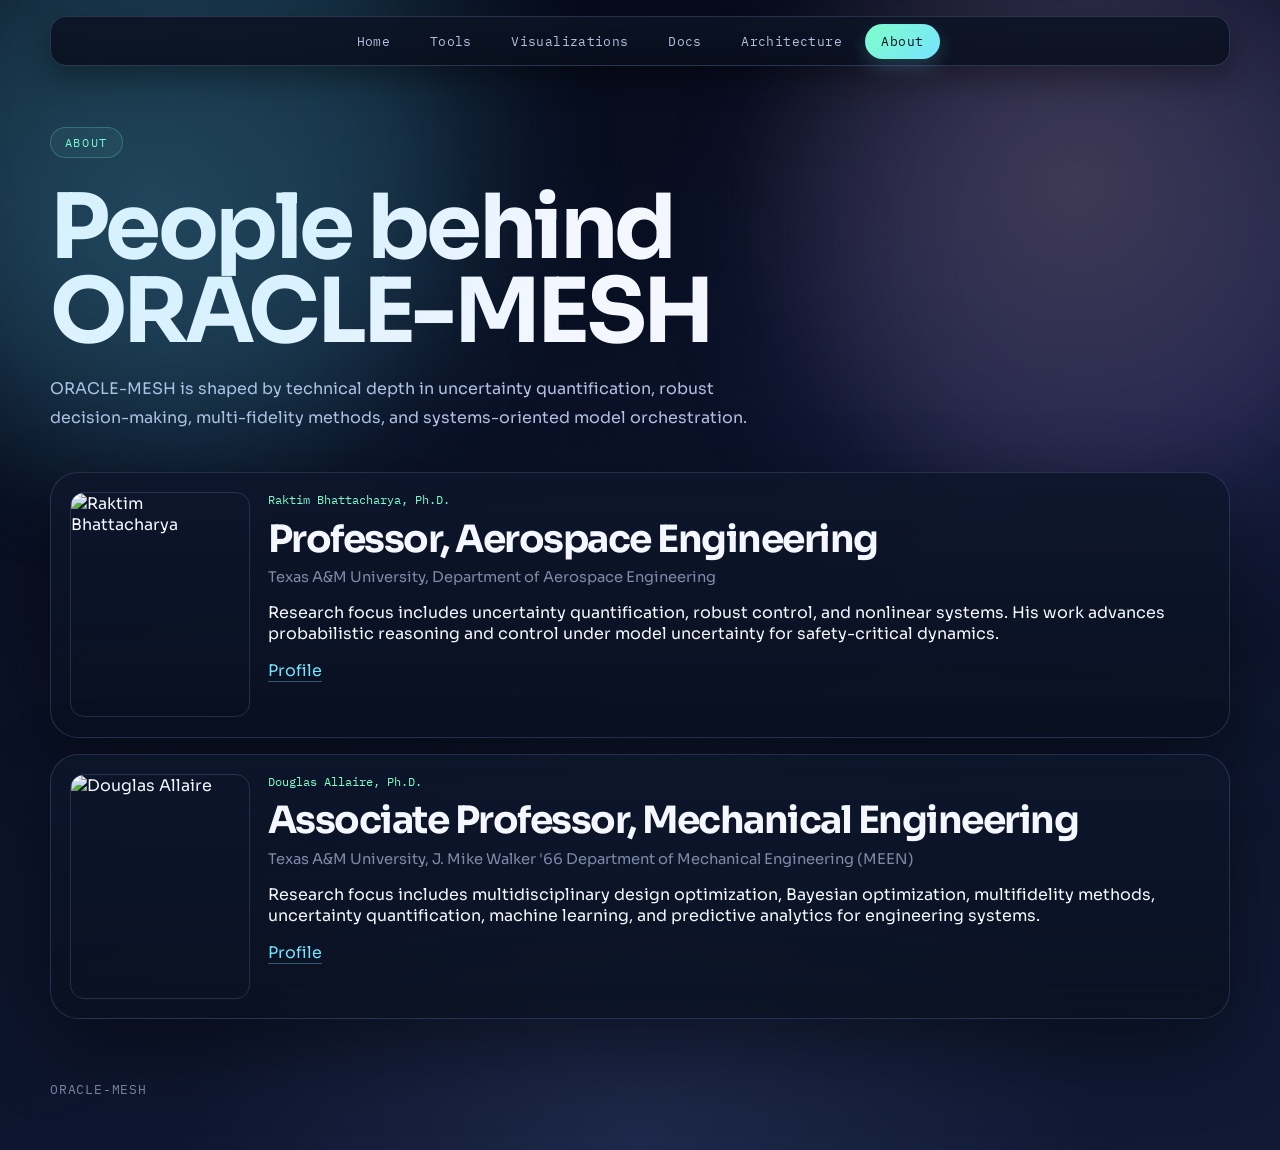
==== about.html @ 388af9dc "Build multi-page research software portal for ORACLE-MESH" ====
<!doctype html>
<html lang="en">
  <head>
    <meta charset="UTF-8" />
    <meta name="viewport" content="width=device-width, initial-scale=1.0" />
    <title>About | ORACLE-MESH</title>
    <meta
      name="description"
      content="About the ORACLE-MESH team and technical focus areas in uncertainty quantification, decision support, and multi-fidelity systems."
    />
    <link rel="preconnect" href="https://fonts.googleapis.com" />
    <link rel="preconnect" href="https://fonts.gstatic.com" crossorigin />
    <link
      href="https://fonts.googleapis.com/css2?family=IBM+Plex+Mono:wght@400;500&family=Sora:wght@400;500;600;700;800&display=swap"
      rel="stylesheet"
    />
    <link rel="stylesheet" href="styles.css" />
  </head>
  <body>
    <div class="aurora aurora-left"></div>
    <div class="aurora aurora-right"></div>
    <div class="grain"></div>

    <nav class="top-nav" aria-label="Primary">
      <a class="nav-link" href="index.html">Home</a>
      <a class="nav-link" href="tools.html">Tools</a>
      <a class="nav-link" href="visualizations.html">Visualizations</a>
      <a class="nav-link" href="docs.html">Docs</a>
      <a class="nav-link" href="architecture.html">Architecture</a>
      <a class="nav-link active" href="about.html">About</a>
    </nav>

    <header class="page-hero">
      <p class="badge">About</p>
      <h1>People behind ORACLE-MESH</h1>
      <p class="lede">
        ORACLE-MESH is shaped by technical depth in uncertainty quantification,
        robust decision-making, multi-fidelity methods, and systems-oriented
        model orchestration.
      </p>
    </header>

    <main>
      <section class="about-grid">
        <article class="profile-card">
          <img
            src="https://engineering.tamu.edu/aerospace/_files/_images/_profile-images/Raktim-Bhattacharya.jpg"
            alt="Raktim Bhattacharya"
            loading="lazy"
          />
          <div>
            <p class="card-index">Raktim Bhattacharya, Ph.D.</p>
            <h2>Professor, Aerospace Engineering</h2>
            <p class="profile-affiliation">
              Texas A&M University, Department of Aerospace Engineering
            </p>
            <p>
              Research focus includes uncertainty quantification, robust control,
              and nonlinear systems. His work advances probabilistic reasoning
              and control under model uncertainty for safety-critical dynamics.
            </p>
            <p class="profile-links">
              <a class="inline-link" href="https://engineering.tamu.edu/aerospace/profiles/rbhattacharya.html">Profile</a>
            </p>
          </div>
        </article>

        <article class="profile-card">
          <img
            src="https://engineering.tamu.edu/mechanical/_files/_images/_profile-images/allaire-douglas-profile.jpg"
            alt="Douglas Allaire"
            loading="lazy"
          />
          <div>
            <p class="card-index">Douglas Allaire, Ph.D.</p>
            <h2>Associate Professor, Mechanical Engineering</h2>
            <p class="profile-affiliation">
              Texas A&M University, J. Mike Walker '66 Department of Mechanical Engineering (MEEN)
            </p>
            <p>
              Research focus includes multidisciplinary design optimization,
              Bayesian optimization, multifidelity methods, uncertainty
              quantification, machine learning, and predictive analytics for
              engineering systems.
            </p>
            <p class="profile-links">
              <a class="inline-link" href="https://engineering.tamu.edu/mechanical/profiles/allaire-douglas.html">Profile</a>
            </p>
          </div>
        </article>
      </section>
    </main>

    <footer>
      <p>ORACLE-MESH</p>
    </footer>
  </body>
</html>
---- styles.css ----
:root {
  --bg-0: #050816;
  --bg-1: #0b1228;
  --bg-2: #101a35;
  --panel: rgba(10, 18, 38, 0.6);
  --panel-strong: rgba(9, 16, 31, 0.82);
  --line: rgba(163, 184, 255, 0.18);
  --text: #f5f7ff;
  --text-soft: #b4c0e0;
  --text-dim: #7d8ba8;
  --cyan: #76e3ff;
  --mint: #7effc9;
  --sun: #ffd36d;
  --violet: #89a1ff;
  --radius-xl: 28px;
  --radius-lg: 20px;
  --radius-md: 14px;
  --shadow: 0 30px 80px rgba(0, 0, 0, 0.4);
}

* {
  box-sizing: border-box;
}

html {
  scroll-behavior: smooth;
}

body {
  margin: 0;
  font-family: "Sora", "Avenir Next", "Segoe UI", sans-serif;
  color: var(--text);
  background:
    radial-gradient(circle at 12% 18%, rgba(118, 227, 255, 0.12), transparent 22%),
    radial-gradient(circle at 84% 16%, rgba(255, 211, 109, 0.14), transparent 24%),
    radial-gradient(circle at 50% 100%, rgba(137, 161, 255, 0.12), transparent 35%),
    linear-gradient(160deg, var(--bg-0), var(--bg-1) 45%, var(--bg-2));
  min-height: 100vh;
  overflow-x: hidden;
}

body::before {
  content: "";
  position: fixed;
  inset: 0;
  pointer-events: none;
  background:
    linear-gradient(rgba(255, 255, 255, 0.03) 1px, transparent 1px),
    linear-gradient(90deg, rgba(255, 255, 255, 0.03) 1px, transparent 1px);
  background-size: 56px 56px;
  mask-image: radial-gradient(circle at center, black 45%, transparent 90%);
  opacity: 0.28;
}

.aurora {
  position: fixed;
  width: 38rem;
  height: 38rem;
  border-radius: 50%;
  filter: blur(80px);
  opacity: 0.18;
  pointer-events: none;
}

.aurora-left {
  top: -10rem;
  left: -8rem;
  background: #59d9ff;
}

.aurora-right {
  top: -4rem;
  right: -8rem;
  background: #8f7bff;
}

.grain {
  position: fixed;
  inset: 0;
  pointer-events: none;
  background-image: radial-gradient(rgba(255, 255, 255, 0.04) 0.7px, transparent 0.7px);
  background-size: 4px 4px;
  opacity: 0.22;
}

.top-nav {
  margin: 1rem auto 0;
  display: flex;
  justify-content: center;
  gap: 0.45rem;
  flex-wrap: wrap;
  position: sticky;
  top: 0.75rem;
  z-index: 30;
  padding: 0.42rem;
  border-radius: 16px;
  width: min(1180px, calc(100vw - 1.25rem));
  background: linear-gradient(180deg, rgba(12, 20, 38, 0.92), rgba(8, 14, 27, 0.85));
  border: 1px solid rgba(163, 184, 255, 0.2);
  backdrop-filter: blur(14px);
  box-shadow: 0 12px 30px rgba(0, 0, 0, 0.35);
}

.nav-link {
  font-family: "IBM Plex Mono", monospace;
  font-size: 0.8rem;
  color: var(--text-soft);
  text-decoration: none;
  border: 1px solid transparent;
  background: transparent;
  border-radius: 999px;
  padding: 0.5rem 0.95rem;
  letter-spacing: 0.03em;
  transition: border-color 180ms ease, color 180ms ease, transform 180ms ease, background-color 180ms ease;
}

.nav-link:hover {
  color: var(--text);
  background: rgba(118, 227, 255, 0.08);
  border-color: rgba(118, 227, 255, 0.36);
  transform: translateY(-1px);
}

.nav-link.active {
  color: #07101c;
  border-color: transparent;
  background: linear-gradient(135deg, var(--mint), var(--cyan));
  box-shadow: 0 8px 18px rgba(118, 227, 255, 0.2);
}

.hero,
main,
footer {
  width: min(1180px, calc(100vw - 2rem));
  margin: 0 auto;
}

.hero {
  display: grid;
  grid-template-columns: minmax(0, 1.15fr) minmax(280px, 0.85fr);
  gap: 2rem;
  align-items: center;
  padding: 5rem 0 2.25rem;
}

.page-hero {
  width: min(1180px, calc(100vw - 2rem));
  margin: 0 auto;
  padding: 3rem 0 1.5rem;
  animation: rise-in 720ms ease-out;
}

.page-hero h1 {
  max-width: 14ch;
}

.hero-copy,
.hero-visual,
.panel,
.card,
.mode-panel {
  animation: rise-in 720ms ease-out;
}

.badge,
.expansion,
.section-kicker,
.card-index,
footer {
  font-family: "IBM Plex Mono", monospace;
}

.badge {
  display: inline-flex;
  align-items: center;
  padding: 0.45rem 0.85rem;
  border-radius: 999px;
  border: 1px solid rgba(126, 255, 201, 0.24);
  background: rgba(126, 255, 201, 0.06);
  color: var(--mint);
  font-size: 0.76rem;
  letter-spacing: 0.14em;
  text-transform: uppercase;
}

.expansion {
  margin: 1rem 0 0;
  max-width: 60ch;
  color: var(--text-dim);
  font-size: 0.78rem;
  line-height: 1.7;
  letter-spacing: 0.05em;
  text-transform: uppercase;
}

h1,
h2,
h3 {
  margin: 0;
  font-weight: 700;
  letter-spacing: -0.04em;
}

h1 {
  margin-top: 1rem;
  max-width: 10.5ch;
  font-size: clamp(2.8rem, 7vw, 5.8rem);
  line-height: 0.94;
}

h2 {
  font-size: clamp(1.6rem, 3vw, 2.35rem);
  line-height: 1.02;
}

h3 {
  font-size: 1.2rem;
  line-height: 1.15;
}

.lede,
.panel p,
.card p,
.mode-panel p {
  color: var(--text-soft);
  line-height: 1.78;
}

.lede {
  max-width: 60ch;
  margin-top: 1.3rem;
  font-size: 1rem;
}

.signal-row {
  display: flex;
  gap: 0.7rem;
  flex-wrap: wrap;
  margin-top: 1.45rem;
}

.signal-row span {
  padding: 0.55rem 0.8rem;
  border-radius: 999px;
  background: rgba(137, 161, 255, 0.08);
  border: 1px solid rgba(137, 161, 255, 0.18);
  color: var(--text);
  font-size: 0.82rem;
}

.cta-row {
  display: flex;
  gap: 0.9rem;
  flex-wrap: wrap;
  margin-top: 1.7rem;
}

.button {
  display: inline-flex;
  align-items: center;
  justify-content: center;
  min-height: 46px;
  padding: 0.7rem 1.05rem;
  border-radius: 999px;
  color: var(--text);
  text-decoration: none;
  border: 1px solid rgba(163, 184, 255, 0.22);
  background: rgba(255, 255, 255, 0.02);
  transition: transform 180ms ease, border-color 180ms ease, box-shadow 180ms ease, background-color 180ms ease;
}

.button:hover {
  transform: translateY(-2px);
  border-color: rgba(118, 227, 255, 0.55);
  box-shadow: 0 16px 30px rgba(118, 227, 255, 0.08);
}

.button.primary {
  color: #07101c;
  background: linear-gradient(135deg, var(--mint), var(--cyan));
  border-color: transparent;
  font-weight: 600;
}

.button.primary:hover {
  box-shadow: 0 18px 34px rgba(118, 227, 255, 0.18);
}

.hero-visual {
  display: flex;
  align-items: center;
  justify-content: center;
  min-height: 520px;
}

.mesh-frame {
  position: relative;
  width: min(100%, 430px);
  aspect-ratio: 1 / 1;
  border-radius: 32px;
  background:
    radial-gradient(circle at center, rgba(118, 227, 255, 0.12), transparent 38%),
    linear-gradient(180deg, rgba(255, 255, 255, 0.05), rgba(255, 255, 255, 0.01));
  border: 1px solid rgba(163, 184, 255, 0.16);
  box-shadow: var(--shadow);
  overflow: hidden;
}

.mesh-frame::before,
.mesh-frame::after {
  content: "";
  position: absolute;
  inset: 1rem;
  border-radius: 28px;
  border: 1px solid rgba(255, 255, 255, 0.04);
}

.mesh-frame::after {
  inset: auto 12% 14% auto;
  width: 36%;
  height: 36%;
  border-radius: 50%;
  border-color: rgba(126, 255, 201, 0.16);
}

.ring,
.pulse,
.core-node {
  position: absolute;
  top: 50%;
  left: 50%;
  transform: translate(-50%, -50%);
  border-radius: 50%;
}

.ring {
  border: 1px solid rgba(118, 227, 255, 0.22);
}

.ring-a {
  width: 62%;
  height: 62%;
}

.ring-b {
  width: 84%;
  height: 84%;
  border-color: rgba(137, 161, 255, 0.18);
}

.ring-c {
  width: 104%;
  height: 104%;
  border-color: rgba(255, 255, 255, 0.08);
}

.core-node {
  width: 1.15rem;
  height: 1.15rem;
  background: linear-gradient(135deg, var(--mint), var(--cyan));
  box-shadow: 0 0 32px rgba(118, 227, 255, 0.7);
}

.pulse {
  border: 1px solid rgba(255, 211, 109, 0.34);
}

.pulse-a {
  width: 24%;
  height: 24%;
}

.pulse-b {
  width: 44%;
  height: 44%;
  border-color: rgba(126, 255, 201, 0.2);
}

.tag {
  position: absolute;
  padding: 0.45rem 0.65rem;
  border-radius: 999px;
  background: rgba(9, 16, 31, 0.88);
  border: 1px solid rgba(163, 184, 255, 0.14);
  color: var(--text-soft);
  font-size: 0.76rem;
  backdrop-filter: blur(12px);
}

.tag-a {
  top: 16%;
  right: 8%;
}

.tag-b {
  bottom: 18%;
  left: 10%;
}

.tag-c {
  bottom: 8%;
  right: 12%;
}

main {
  display: grid;
  gap: 1.15rem;
  padding-bottom: 1rem;
}

.panel,
.card,
.mode-panel {
  background: linear-gradient(180deg, rgba(13, 22, 43, 0.9), rgba(9, 16, 31, 0.78));
  border: 1px solid var(--line);
  box-shadow: var(--shadow);
  backdrop-filter: blur(14px);
}

.panel,
.mode-panel {
  border-radius: var(--radius-xl);
  padding: 1.4rem;
}

.mission {
  display: grid;
  grid-template-columns: minmax(0, 0.9fr) minmax(0, 1.1fr);
  gap: 1.5rem;
  align-items: start;
}

.section-kicker {
  margin: 0 0 0.75rem;
  color: var(--cyan);
  font-size: 0.8rem;
  letter-spacing: 0.14em;
  text-transform: uppercase;
}

.grid {
  display: grid;
  grid-template-columns: repeat(3, minmax(0, 1fr));
  gap: 1rem;
}

.card {
  border-radius: var(--radius-lg);
  padding: 1.2rem;
}

.card-index {
  margin: 0 0 0.85rem;
  color: var(--mint);
  font-size: 0.76rem;
}

.card h3 {
  margin-bottom: 0.8rem;
}

.mode-grid {
  display: grid;
  grid-template-columns: repeat(2, minmax(0, 1fr));
  gap: 1rem;
}

.mode-panel.alt {
  background:
    radial-gradient(circle at top right, rgba(137, 161, 255, 0.12), transparent 30%),
    linear-gradient(180deg, rgba(13, 22, 43, 0.9), rgba(9, 16, 31, 0.78));
}

.portal-grid {
  display: grid;
  grid-template-columns: repeat(2, minmax(0, 1fr));
  gap: 1rem;
}

.portal-card {
  display: block;
  border-radius: var(--radius-lg);
  padding: 1.2rem;
  background: linear-gradient(180deg, rgba(13, 22, 43, 0.9), rgba(9, 16, 31, 0.78));
  border: 1px solid var(--line);
  text-decoration: none;
  box-shadow: var(--shadow);
  transition: transform 180ms ease, border-color 180ms ease, box-shadow 180ms ease;
}

.portal-card:hover {
  transform: translateY(-3px);
  border-color: rgba(118, 227, 255, 0.5);
  box-shadow: 0 24px 42px rgba(118, 227, 255, 0.12);
}

.portal-card h3 {
  color: var(--text);
}

.portal-card p {
  color: var(--text-soft);
}

.tool-grid,
.viz-grid,
.docs-layout {
  grid-template-columns: repeat(2, minmax(0, 1fr));
}

.docs-layout {
  display: grid;
  gap: 1rem;
}

.doc-list {
  margin: 0.8rem 0 0;
  padding-left: 1.2rem;
}

.doc-list li {
  color: var(--text-soft);
  margin: 0.45rem 0;
  line-height: 1.7;
}

canvas {
  width: 100%;
  height: auto;
  border-radius: var(--radius-md);
  border: 1px solid rgba(163, 184, 255, 0.22);
  background: rgba(7, 14, 26, 0.8);
}

.viz-caption {
  color: var(--text-dim);
  margin-top: 0.75rem;
}

.options-tree {
  display: grid;
  grid-template-columns: repeat(3, minmax(0, 1fr));
  gap: 0.8rem;
  margin-top: 0.9rem;
}

.tree-branch {
  border-radius: var(--radius-md);
  border: 1px solid rgba(163, 184, 255, 0.22);
  padding: 0.85rem;
  background: rgba(5, 12, 24, 0.72);
}

.tree-branch header {
  display: flex;
  justify-content: space-between;
  align-items: baseline;
  gap: 0.8rem;
}

.tree-branch header h3 {
  font-size: 0.96rem;
  color: var(--text);
}

.tree-branch header span {
  color: var(--mint);
  font-family: "IBM Plex Mono", monospace;
  font-size: 0.72rem;
}

.tree-branch ul {
  margin: 0.75rem 0 0;
  padding-left: 1.05rem;
}

.tree-branch li {
  color: var(--text-soft);
  margin: 0.32rem 0;
  line-height: 1.5;
}

.code-block {
  margin: 0.75rem 0 0;
  padding: 0.95rem;
  border-radius: var(--radius-md);
  border: 1px solid rgba(163, 184, 255, 0.22);
  background: rgba(5, 12, 24, 0.8);
  color: var(--text-soft);
  overflow-x: auto;
}

.about-grid {
  display: grid;
  grid-template-columns: 1fr;
  gap: 1rem;
}

.profile-card {
  display: grid;
  grid-template-columns: 180px minmax(0, 1fr);
  gap: 1.1rem;
  align-items: start;
  border-radius: var(--radius-xl);
  padding: 1.2rem;
  background: linear-gradient(180deg, rgba(13, 22, 43, 0.9), rgba(9, 16, 31, 0.78));
  border: 1px solid var(--line);
  box-shadow: var(--shadow);
  backdrop-filter: blur(14px);
}

.profile-card img {
  width: 100%;
  aspect-ratio: 4 / 5;
  object-fit: cover;
  border-radius: var(--radius-md);
  border: 1px solid rgba(163, 184, 255, 0.18);
}

.profile-affiliation {
  margin: 0.55rem 0 0.9rem;
  color: var(--text-dim);
  font-size: 0.92rem;
}

.profile-links {
  margin-top: 0.8rem;
}

.inline-link {
  color: var(--cyan);
  text-decoration: none;
  border-bottom: 1px solid rgba(118, 227, 255, 0.35);
}

.inline-link:hover {
  color: var(--mint);
  border-bottom-color: rgba(126, 255, 201, 0.6);
}

.manifesto {
  padding: 1rem 1.2rem;
}

.manifesto-line {
  display: flex;
  justify-content: space-between;
  gap: 1rem;
  flex-wrap: wrap;
}

.manifesto-line span {
  color: var(--text);
  font-size: clamp(1rem, 2vw, 1.25rem);
}

footer {
  padding: 2rem 0 2.4rem;
  color: var(--text-dim);
  font-size: 0.84rem;
  letter-spacing: 0.06em;
  text-transform: uppercase;
}

@keyframes rise-in {
  from {
    opacity: 0;
    transform: translateY(18px);
  }
  to {
    opacity: 1;
    transform: translateY(0);
  }
}

@media (max-width: 980px) {
  .hero,
  .mission,
  .portal-grid,
  .grid,
  .mode-grid,
  .tool-grid,
  .viz-grid,
  .docs-layout,
  .options-tree {
    grid-template-columns: 1fr;
  }

  .hero {
    padding-top: 4rem;
  }

  .top-nav {
    top: 0.6rem;
    margin-top: 0.75rem;
  }

  .hero-visual {
    min-height: 360px;
  }

  h1 {
    max-width: 12ch;
  }

  .profile-card {
    grid-template-columns: 140px minmax(0, 1fr);
  }
}

@media (max-width: 640px) {
  .top-nav,
  .hero,
  .page-hero,
  main,
  footer {
    width: min(1180px, calc(100vw - 1.25rem));
  }

  .top-nav {
    justify-content: center;
    padding: 0.36rem;
    border-radius: 14px;
  }

  .nav-link {
    padding: 0.44rem 0.78rem;
    font-size: 0.75rem;
  }

  .panel,
  .card,
  .mode-panel {
    padding: 1rem;
  }

  .mesh-frame {
    width: 100%;
  }

  .tag {
    font-size: 0.68rem;
  }

  .profile-card {
    grid-template-columns: 1fr;
  }

  .profile-card img {
    max-width: 260px;
  }
}
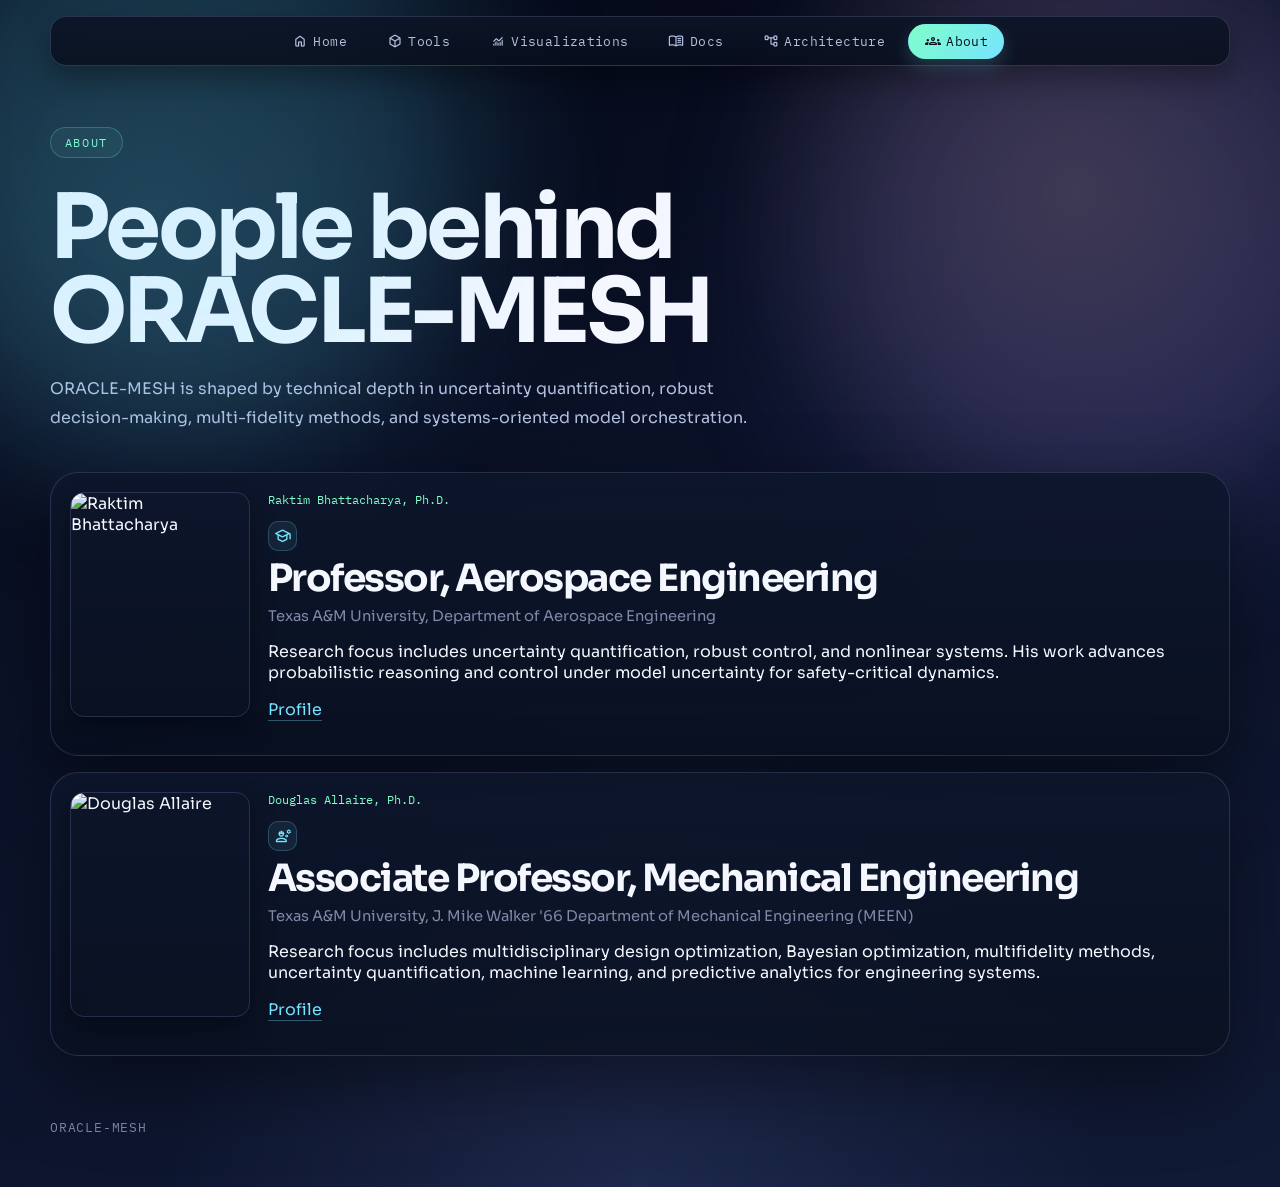
==== commit 4572dbf5: "Add icons and visual polish across portal" ====
--- a/about.html
+++ b/about.html
@@ -14,6 +14,10 @@
       href="https://fonts.googleapis.com/css2?family=IBM+Plex+Mono:wght@400;500&family=Sora:wght@400;500;600;700;800&display=swap"
       rel="stylesheet"
     />
+    <link
+      href="https://fonts.googleapis.com/css2?family=Material+Symbols+Rounded:opsz,wght,FILL,GRAD@20..48,300..700,0..1,-50..200"
+      rel="stylesheet"
+    />
     <link rel="stylesheet" href="styles.css" />
   </head>
   <body>
@@ -22,12 +26,12 @@
     <div class="grain"></div>
 
     <nav class="top-nav" aria-label="Primary">
-      <a class="nav-link" href="index.html">Home</a>
-      <a class="nav-link" href="tools.html">Tools</a>
-      <a class="nav-link" href="visualizations.html">Visualizations</a>
-      <a class="nav-link" href="docs.html">Docs</a>
-      <a class="nav-link" href="architecture.html">Architecture</a>
-      <a class="nav-link active" href="about.html">About</a>
+      <a class="nav-link" href="index.html"><span class="material-symbols-rounded nav-icon">home</span>Home</a>
+      <a class="nav-link" href="tools.html"><span class="material-symbols-rounded nav-icon">deployed_code</span>Tools</a>
+      <a class="nav-link" href="visualizations.html"><span class="material-symbols-rounded nav-icon">monitoring</span>Visualizations</a>
+      <a class="nav-link" href="docs.html"><span class="material-symbols-rounded nav-icon">menu_book</span>Docs</a>
+      <a class="nav-link" href="architecture.html"><span class="material-symbols-rounded nav-icon">account_tree</span>Architecture</a>
+      <a class="nav-link active" href="about.html"><span class="material-symbols-rounded nav-icon">groups</span>About</a>
     </nav>
 
     <header class="page-hero">
@@ -50,6 +54,7 @@
           />
           <div>
             <p class="card-index">Raktim Bhattacharya, Ph.D.</p>
+            <span class="material-symbols-rounded card-icon">school</span>
             <h2>Professor, Aerospace Engineering</h2>
             <p class="profile-affiliation">
               Texas A&M University, Department of Aerospace Engineering
@@ -73,6 +78,7 @@
           />
           <div>
             <p class="card-index">Douglas Allaire, Ph.D.</p>
+            <span class="material-symbols-rounded card-icon">engineering</span>
             <h2>Associate Professor, Mechanical Engineering</h2>
             <p class="profile-affiliation">
               Texas A&M University, J. Mike Walker '66 Department of Mechanical Engineering (MEEN)
--- a/styles.css
+++ b/styles.css
@@ -112,6 +112,9 @@
   padding: 0.5rem 0.95rem;
   letter-spacing: 0.03em;
   transition: border-color 180ms ease, color 180ms ease, transform 180ms ease, background-color 180ms ease;
+  display: inline-flex;
+  align-items: center;
+  gap: 0.35rem;
 }
 
 .nav-link:hover {
@@ -126,6 +129,11 @@
   border-color: transparent;
   background: linear-gradient(135deg, var(--mint), var(--cyan));
   box-shadow: 0 8px 18px rgba(118, 227, 255, 0.2);
+}
+
+.nav-icon {
+  font-size: 1rem;
+  line-height: 1;
 }
 
 .hero,
@@ -447,6 +455,8 @@
 .card {
   border-radius: var(--radius-lg);
   padding: 1.2rem;
+  position: relative;
+  overflow: hidden;
 }
 
 .card-index {
@@ -486,6 +496,8 @@
   text-decoration: none;
   box-shadow: var(--shadow);
   transition: transform 180ms ease, border-color 180ms ease, box-shadow 180ms ease;
+  position: relative;
+  overflow: hidden;
 }
 
 .portal-card:hover {
@@ -500,6 +512,16 @@
 
 .portal-card p {
   color: var(--text-soft);
+}
+
+.card-icon {
+  font-size: 1.15rem;
+  color: var(--cyan);
+  background: rgba(118, 227, 255, 0.08);
+  border: 1px solid rgba(118, 227, 255, 0.22);
+  border-radius: 10px;
+  padding: 0.3rem;
+  margin: 0 0 0.55rem;
 }
 
 .tool-grid,
@@ -607,6 +629,8 @@
   border: 1px solid var(--line);
   box-shadow: var(--shadow);
   backdrop-filter: blur(14px);
+  position: relative;
+  overflow: hidden;
 }
 
 .profile-card img {
@@ -615,6 +639,26 @@
   object-fit: cover;
   border-radius: var(--radius-md);
   border: 1px solid rgba(163, 184, 255, 0.18);
+  box-shadow: 0 10px 24px rgba(0, 0, 0, 0.35);
+}
+
+.panel,
+.profile-card {
+  position: relative;
+  overflow: hidden;
+}
+
+.card::after,
+.portal-card::after,
+.panel::after,
+.profile-card::after {
+  content: "";
+  position: absolute;
+  inset: auto -20% -85% auto;
+  width: 60%;
+  height: 80%;
+  background: radial-gradient(circle, rgba(118, 227, 255, 0.12), transparent 65%);
+  pointer-events: none;
 }
 
 .profile-affiliation {
@@ -636,6 +680,26 @@
 .inline-link:hover {
   color: var(--mint);
   border-bottom-color: rgba(126, 255, 201, 0.6);
+}
+
+.hero-visual .ring {
+  animation: drift 10s ease-in-out infinite;
+}
+
+.hero-visual .ring-b {
+  animation-delay: 1.2s;
+}
+
+.hero-visual .ring-c {
+  animation-delay: 2.3s;
+}
+
+.hero-visual .pulse {
+  animation: pulseBeat 2.8s ease-in-out infinite;
+}
+
+.hero-visual .pulse-b {
+  animation-delay: 1.4s;
 }
 
 .manifesto {
@@ -671,6 +735,18 @@
     opacity: 1;
     transform: translateY(0);
   }
+}
+
+@keyframes drift {
+  0% { transform: translate(-50%, -50%) scale(0.98); }
+  50% { transform: translate(-50%, -50%) scale(1.02); }
+  100% { transform: translate(-50%, -50%) scale(0.98); }
+}
+
+@keyframes pulseBeat {
+  0% { opacity: 0.32; transform: translate(-50%, -50%) scale(0.94); }
+  50% { opacity: 0.85; transform: translate(-50%, -50%) scale(1.06); }
+  100% { opacity: 0.32; transform: translate(-50%, -50%) scale(0.94); }
 }
 
 @media (max-width: 980px) {
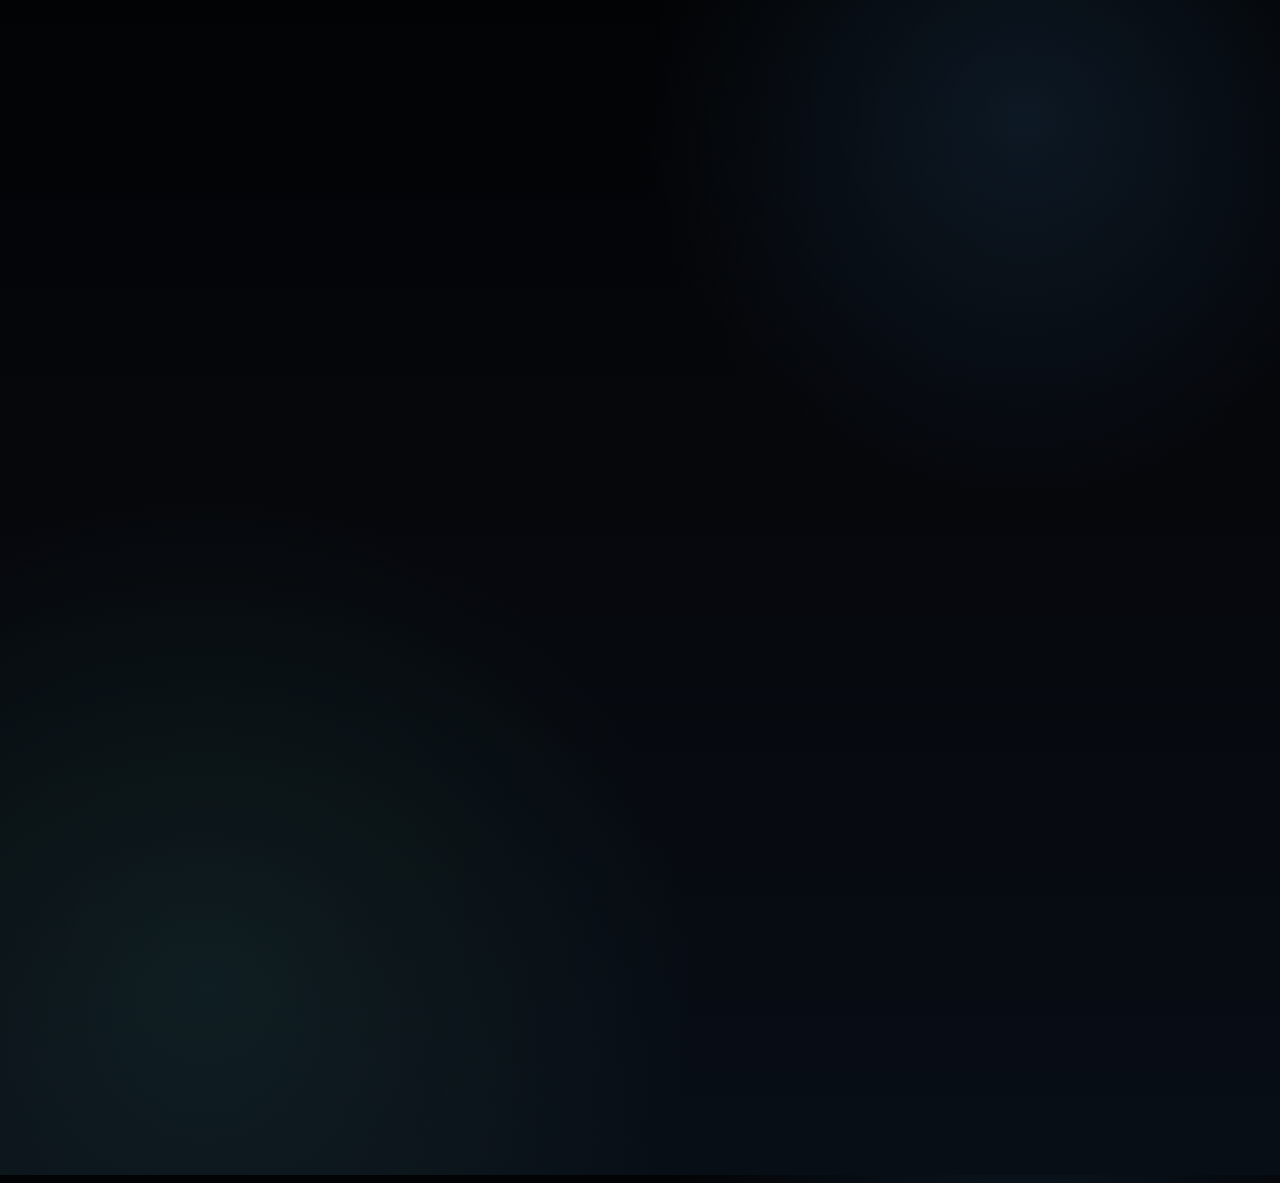
==== commit a855ffcc: "website updates" ====
--- a/about.html
+++ b/about.html
@@ -3,15 +3,15 @@
   <head>
     <meta charset="UTF-8" />
     <meta name="viewport" content="width=device-width, initial-scale=1.0" />
-    <title>About | ORACLE-MESH</title>
+    <title>About | ORION</title>
     <meta
       name="description"
-      content="About the ORACLE-MESH team and technical focus areas in uncertainty quantification, decision support, and multi-fidelity systems."
+      content="About the ORION team: research in uncertainty quantification, robust inference, decision support, and multiscale systems at Texas A&M University."
     />
     <link rel="preconnect" href="https://fonts.googleapis.com" />
     <link rel="preconnect" href="https://fonts.gstatic.com" crossorigin />
     <link
-      href="https://fonts.googleapis.com/css2?family=IBM+Plex+Mono:wght@400;500&family=Sora:wght@400;500;600;700;800&display=swap"
+      href="https://fonts.googleapis.com/css2?family=Chakra+Petch:wght@400;500;600;700&family=Space+Grotesk:wght@400;500;700&display=swap"
       rel="stylesheet"
     />
     <link
@@ -26,21 +26,27 @@
     <div class="grain"></div>
 
     <nav class="top-nav" aria-label="Primary">
-      <a class="nav-link" href="index.html"><span class="material-symbols-rounded nav-icon">home</span>Home</a>
-      <a class="nav-link" href="tools.html"><span class="material-symbols-rounded nav-icon">deployed_code</span>Tools</a>
-      <a class="nav-link" href="visualizations.html"><span class="material-symbols-rounded nav-icon">monitoring</span>Visualizations</a>
-      <a class="nav-link" href="docs.html"><span class="material-symbols-rounded nav-icon">menu_book</span>Docs</a>
-      <a class="nav-link" href="architecture.html"><span class="material-symbols-rounded nav-icon">account_tree</span>Architecture</a>
-      <a class="nav-link active" href="about.html"><span class="material-symbols-rounded nav-icon">groups</span>About</a>
+      <a class="nav-brand" href="index.html">
+        <span class="material-symbols-rounded nav-brand-icon">deployed_code</span>
+        <span class="nav-brand-copy">
+          <span class="nav-brand-title">ORION</span>
+          <span class="nav-brand-subtitle">ONLINE ROBUST INFERENCE AND OPTIMIZATION FOR NETWORKS</span>
+        </span>
+      </a>
+      <div class="nav-menu">
+        <a class="nav-link" href="index.html">Home</a>
+        <a class="nav-link" href="research.html">Research</a>
+        <a class="nav-link" href="about.html">About</a>
+      </div>
     </nav>
 
     <header class="page-hero">
       <p class="badge">About</p>
-      <h1>People behind ORACLE-MESH</h1>
+      <h1>People behind ORION</h1>
       <p class="lede">
-        ORACLE-MESH is shaped by technical depth in uncertainty quantification,
-        robust decision-making, multi-fidelity methods, and systems-oriented
-        model orchestration.
+        ORION is shaped by technical depth in uncertainty quantification,
+        robust inference, multiscale methods, and systems-oriented reasoning
+        for real-time decision-making at the edge.
       </p>
     </header>
 
@@ -54,7 +60,7 @@
           />
           <div>
             <p class="card-index">Raktim Bhattacharya, Ph.D.</p>
-            <span class="material-symbols-rounded card-icon">school</span>
+            <svg class="micro-icon" aria-hidden="true" focusable="false"><use href="assets/icons.svg#icon-user"></use></svg>
             <h2>Professor, Aerospace Engineering</h2>
             <p class="profile-affiliation">
               Texas A&M University, Department of Aerospace Engineering
@@ -78,7 +84,7 @@
           />
           <div>
             <p class="card-index">Douglas Allaire, Ph.D.</p>
-            <span class="material-symbols-rounded card-icon">engineering</span>
+            <svg class="micro-icon" aria-hidden="true" focusable="false"><use href="assets/icons.svg#icon-user"></use></svg>
             <h2>Associate Professor, Mechanical Engineering</h2>
             <p class="profile-affiliation">
               Texas A&M University, J. Mike Walker '66 Department of Mechanical Engineering (MEEN)
@@ -98,7 +104,8 @@
     </main>
 
     <footer>
-      <p>ORACLE-MESH</p>
+      <p>ORION</p>
     </footer>
+    <script src="assets/js/ui-effects.js"></script>
   </body>
 </html>
--- a/styles.css
+++ b/styles.css
@@ -1,21 +1,22 @@
 :root {
-  --bg-0: #050816;
-  --bg-1: #0b1228;
-  --bg-2: #101a35;
-  --panel: rgba(10, 18, 38, 0.6);
-  --panel-strong: rgba(9, 16, 31, 0.82);
-  --line: rgba(163, 184, 255, 0.18);
-  --text: #f5f7ff;
-  --text-soft: #b4c0e0;
-  --text-dim: #7d8ba8;
-  --cyan: #76e3ff;
-  --mint: #7effc9;
-  --sun: #ffd36d;
-  --violet: #89a1ff;
-  --radius-xl: 28px;
-  --radius-lg: 20px;
-  --radius-md: 14px;
-  --shadow: 0 30px 80px rgba(0, 0, 0, 0.4);
+  --ai-blue: #51a6ff;
+  --ai-cyan: #74f6ff;
+  --ai-mint: #6df0c2;
+  --ink-invert: #061017;
+  --bg-0: #030507;
+  --bg-1: #071019;
+  --bg-2: #0b1420;
+  --line: rgba(116, 246, 255, 0.16);
+  --text: #f4fbff;
+  --text-soft: #b9cad8;
+  --text-dim: #8696a7;
+  --cyan: var(--ai-cyan);
+  --mint: var(--ai-mint);
+  --radius-xl: 30px;
+  --radius-lg: 22px;
+  --radius-md: 16px;
+  --shadow: 0 22px 56px rgba(0, 0, 0, 0.48);
+  --shadow-soft: 0 12px 30px rgba(0, 0, 0, 0.32);
 }
 
 * {
@@ -28,15 +29,27 @@
 
 body {
   margin: 0;
-  font-family: "Sora", "Avenir Next", "Segoe UI", sans-serif;
+  font-family: "Space Grotesk", "Avenir Next", "Segoe UI", sans-serif;
   color: var(--text);
   background:
-    radial-gradient(circle at 12% 18%, rgba(118, 227, 255, 0.12), transparent 22%),
-    radial-gradient(circle at 84% 16%, rgba(255, 211, 109, 0.14), transparent 24%),
-    radial-gradient(circle at 50% 100%, rgba(137, 161, 255, 0.12), transparent 35%),
-    linear-gradient(160deg, var(--bg-0), var(--bg-1) 45%, var(--bg-2));
+    radial-gradient(circle at 80% 10%, rgba(81, 166, 255, 0.12), transparent 26%),
+    radial-gradient(circle at 16% 84%, rgba(109, 240, 194, 0.08), transparent 34%),
+    linear-gradient(180deg, #020304 0%, #05070b 40%, #080e16 100%);
   min-height: 100vh;
   overflow-x: hidden;
+  opacity: 0;
+  transform: translateY(8px);
+  transition: opacity 300ms ease, transform 300ms ease;
+}
+
+body.is-ready {
+  opacity: 1;
+  transform: translateY(0);
+}
+
+body.is-leaving {
+  opacity: 0;
+  transform: translateY(-8px);
 }
 
 body::before {
@@ -45,11 +58,11 @@
   inset: 0;
   pointer-events: none;
   background:
-    linear-gradient(rgba(255, 255, 255, 0.03) 1px, transparent 1px),
-    linear-gradient(90deg, rgba(255, 255, 255, 0.03) 1px, transparent 1px);
-  background-size: 56px 56px;
+    linear-gradient(rgba(255, 255, 255, 0.026) 1px, transparent 1px),
+    linear-gradient(90deg, rgba(255, 255, 255, 0.026) 1px, transparent 1px);
+  background-size: 62px 62px;
   mask-image: radial-gradient(circle at center, black 45%, transparent 90%);
-  opacity: 0.28;
+  opacity: 0.12;
 }
 
 .aurora {
@@ -58,20 +71,20 @@
   height: 38rem;
   border-radius: 50%;
   filter: blur(80px);
-  opacity: 0.18;
+  opacity: 0.2;
   pointer-events: none;
 }
 
 .aurora-left {
   top: -10rem;
   left: -8rem;
-  background: #59d9ff;
+  background: #2f6cc4;
 }
 
 .aurora-right {
   top: -4rem;
   right: -8rem;
-  background: #8f7bff;
+  background: #1f8e8a;
 }
 
 .grain {
@@ -80,86 +93,124 @@
   pointer-events: none;
   background-image: radial-gradient(rgba(255, 255, 255, 0.04) 0.7px, transparent 0.7px);
   background-size: 4px 4px;
-  opacity: 0.22;
+  opacity: 0.16;
+}
+
+.top-nav,
+.hero,
+.page-hero,
+main,
+footer {
+  width: min(1240px, calc(100vw - 2rem));
+  margin: 0 auto;
 }
 
 .top-nav {
-  margin: 1rem auto 0;
+  margin: 0.7rem auto 0;
   display: flex;
-  justify-content: center;
+  justify-content: space-between;
+  align-items: center;
+  gap: 1rem;
+  padding: 0.78rem 1rem;
+  border-radius: 14px;
+  background: linear-gradient(180deg, rgba(5, 10, 18, 0.82), rgba(3, 7, 12, 0.78));
+  border: 1px solid rgba(116, 246, 255, 0.12);
+  backdrop-filter: blur(10px);
+  box-shadow: var(--shadow-soft);
+}
+
+.nav-brand {
+  display: inline-flex;
+  align-items: flex-start;
   gap: 0.45rem;
-  flex-wrap: wrap;
-  position: sticky;
-  top: 0.75rem;
-  z-index: 30;
-  padding: 0.42rem;
-  border-radius: 16px;
-  width: min(1180px, calc(100vw - 1.25rem));
-  background: linear-gradient(180deg, rgba(12, 20, 38, 0.92), rgba(8, 14, 27, 0.85));
-  border: 1px solid rgba(163, 184, 255, 0.2);
-  backdrop-filter: blur(14px);
-  box-shadow: 0 12px 30px rgba(0, 0, 0, 0.35);
+  color: #edf5ff;
+  text-decoration: none;
+  font-weight: 700;
+  letter-spacing: -0.02em;
+}
+
+.nav-brand-copy {
+  display: flex;
+  flex-direction: column;
+  gap: 0.08rem;
+}
+
+.nav-brand-title {
+  font-size: 1.05rem;
+  line-height: 1.05;
+}
+
+.nav-brand-subtitle {
+  font-family: "Chakra Petch", "Space Grotesk", sans-serif;
+  font-size: 0.58rem;
+  line-height: 1.2;
+  letter-spacing: 0.12em;
+  color: #8fa7bc;
+}
+
+.nav-brand-icon {
+  font-size: 1rem;
+  margin-top: 0.08rem;
+  color: #a9d9ff;
+}
+
+.nav-menu {
+  display: inline-flex;
+  align-items: center;
+  gap: 0.36rem;
 }
 
 .nav-link {
-  font-family: "IBM Plex Mono", monospace;
-  font-size: 0.8rem;
+  font-family: "Chakra Petch", "Space Grotesk", sans-serif;
+  font-size: 0.85rem;
   color: var(--text-soft);
   text-decoration: none;
   border: 1px solid transparent;
   background: transparent;
-  border-radius: 999px;
-  padding: 0.5rem 0.95rem;
-  letter-spacing: 0.03em;
-  transition: border-color 180ms ease, color 180ms ease, transform 180ms ease, background-color 180ms ease;
-  display: inline-flex;
-  align-items: center;
-  gap: 0.35rem;
+  border-radius: 10px;
+  padding: 0.32rem 0.6rem;
+  transition: border-color 180ms ease, color 180ms ease, background-color 180ms ease;
 }
 
 .nav-link:hover {
   color: var(--text);
-  background: rgba(118, 227, 255, 0.08);
-  border-color: rgba(118, 227, 255, 0.36);
-  transform: translateY(-1px);
-}
-
-.nav-link.active {
-  color: #07101c;
-  border-color: transparent;
-  background: linear-gradient(135deg, var(--mint), var(--cyan));
-  box-shadow: 0 8px 18px rgba(118, 227, 255, 0.2);
-}
-
-.nav-icon {
-  font-size: 1rem;
-  line-height: 1;
-}
-
-.hero,
-main,
-footer {
-  width: min(1180px, calc(100vw - 2rem));
-  margin: 0 auto;
+  background: rgba(255, 255, 255, 0.04);
+  border-color: rgba(255, 255, 255, 0.06);
+}
+
+.nav-icon,
+.nav-actions {
+  display: none;
+}
+
+.micro-icon {
+  width: 1rem;
+  height: 1rem;
+  color: var(--cyan);
 }
 
 .hero {
   display: grid;
-  grid-template-columns: minmax(0, 1.15fr) minmax(280px, 0.85fr);
-  gap: 2rem;
-  align-items: center;
-  padding: 5rem 0 2.25rem;
-}
-
-.page-hero {
-  width: min(1180px, calc(100vw - 2rem));
-  margin: 0 auto;
-  padding: 3rem 0 1.5rem;
-  animation: rise-in 720ms ease-out;
-}
-
-.page-hero h1 {
-  max-width: 14ch;
+  grid-template-columns: minmax(0, 1.08fr) minmax(420px, 0.92fr);
+  gap: 2.1rem;
+  align-items: stretch;
+  padding: 3rem 0 2.6rem;
+  min-height: 80vh;
+  position: relative;
+  overflow: hidden;
+}
+
+.hero::before {
+  content: "";
+  position: absolute;
+  right: -8%;
+  top: -16%;
+  width: 34%;
+  height: 140%;
+  background: linear-gradient(180deg, rgba(170, 230, 255, 0.4), rgba(116, 246, 255, 0.02));
+  filter: blur(42px);
+  opacity: 0.22;
+  pointer-events: none;
 }
 
 .hero-copy,
@@ -170,34 +221,51 @@
   animation: rise-in 720ms ease-out;
 }
 
+.hero-copy {
+  order: 2;
+  align-self: center;
+  max-width: 560px;
+  margin: 0;
+  text-align: left;
+  padding: 1.7rem 1.5rem;
+  background:
+    radial-gradient(circle at top right, rgba(116, 246, 255, 0.08), transparent 44%),
+    linear-gradient(180deg, rgba(9, 16, 27, 0.76), rgba(6, 11, 19, 0.82));
+  border: 1px solid rgba(116, 246, 255, 0.14);
+  border-radius: 18px;
+  box-shadow: var(--shadow-soft);
+  position: relative;
+  z-index: 1;
+}
+
 .badge,
 .expansion,
 .section-kicker,
 .card-index,
 footer {
-  font-family: "IBM Plex Mono", monospace;
+  font-family: "Chakra Petch", "Space Grotesk", sans-serif;
 }
 
 .badge {
   display: inline-flex;
   align-items: center;
-  padding: 0.45rem 0.85rem;
+  padding: 0.4rem 0.78rem;
   border-radius: 999px;
-  border: 1px solid rgba(126, 255, 201, 0.24);
-  background: rgba(126, 255, 201, 0.06);
+  border: 1px solid rgba(116, 246, 255, 0.28);
+  background: rgba(116, 246, 255, 0.05);
   color: var(--mint);
-  font-size: 0.76rem;
-  letter-spacing: 0.14em;
+  font-size: 0.72rem;
+  letter-spacing: 0.16em;
   text-transform: uppercase;
 }
 
 .expansion {
   margin: 1rem 0 0;
   max-width: 60ch;
-  color: var(--text-dim);
-  font-size: 0.78rem;
-  line-height: 1.7;
-  letter-spacing: 0.05em;
+  color: #9db2c8;
+  font-size: 0.68rem;
+  line-height: 1.65;
+  letter-spacing: 0.11em;
   text-transform: uppercase;
 }
 
@@ -210,10 +278,17 @@
 }
 
 h1 {
-  margin-top: 1rem;
+  margin-top: 1.1rem;
   max-width: 10.5ch;
-  font-size: clamp(2.8rem, 7vw, 5.8rem);
-  line-height: 0.94;
+  font-size: clamp(2.2rem, 4.8vw, 4.25rem);
+  line-height: 1.05;
+  text-wrap: balance;
+  letter-spacing: -0.03em;
+}
+
+.headline-accent {
+  display: inline;
+  color: #9bd8f3;
 }
 
 h2 {
@@ -235,81 +310,76 @@
 }
 
 .lede {
-  max-width: 60ch;
-  margin-top: 1.3rem;
+  max-width: 48ch;
+  margin-top: 1.2rem;
   font-size: 1rem;
+  line-height: 1.62;
+  color: #c0cedc;
 }
 
 .signal-row {
-  display: flex;
-  gap: 0.7rem;
-  flex-wrap: wrap;
-  margin-top: 1.45rem;
-}
-
-.signal-row span {
-  padding: 0.55rem 0.8rem;
-  border-radius: 999px;
-  background: rgba(137, 161, 255, 0.08);
-  border: 1px solid rgba(137, 161, 255, 0.18);
-  color: var(--text);
-  font-size: 0.82rem;
+  display: none;
 }
 
 .cta-row {
   display: flex;
   gap: 0.9rem;
+  justify-content: flex-start;
   flex-wrap: wrap;
-  margin-top: 1.7rem;
+  margin-top: 1.5rem;
 }
 
 .button {
   display: inline-flex;
   align-items: center;
   justify-content: center;
-  min-height: 46px;
-  padding: 0.7rem 1.05rem;
+  min-height: 44px;
+  padding: 0.64rem 0.98rem;
   border-radius: 999px;
   color: var(--text);
   text-decoration: none;
-  border: 1px solid rgba(163, 184, 255, 0.22);
-  background: rgba(255, 255, 255, 0.02);
+  border: 1px solid rgba(116, 246, 255, 0.22);
+  background: rgba(255, 255, 255, 0.012);
   transition: transform 180ms ease, border-color 180ms ease, box-shadow 180ms ease, background-color 180ms ease;
 }
 
 .button:hover {
   transform: translateY(-2px);
-  border-color: rgba(118, 227, 255, 0.55);
-  box-shadow: 0 16px 30px rgba(118, 227, 255, 0.08);
+  border-color: rgba(116, 246, 255, 0.62);
+  box-shadow: 0 16px 30px rgba(116, 246, 255, 0.2);
 }
 
 .button.primary {
-  color: #07101c;
-  background: linear-gradient(135deg, var(--mint), var(--cyan));
+  color: var(--ink-invert);
+  background: linear-gradient(135deg, #8dfff2, #74f6ff 58%, #b4f6ff);
   border-color: transparent;
   font-weight: 600;
 }
 
 .button.primary:hover {
-  box-shadow: 0 18px 34px rgba(118, 227, 255, 0.18);
+  box-shadow: 0 18px 34px rgba(116, 246, 255, 0.28);
 }
 
 .hero-visual {
+  order: 1;
   display: flex;
   align-items: center;
-  justify-content: center;
-  min-height: 520px;
+  justify-content: flex-start;
+  min-height: 640px;
+  position: relative;
+  z-index: 1;
 }
 
 .mesh-frame {
   position: relative;
-  width: min(100%, 430px);
+  width: min(100%, 980px);
   aspect-ratio: 1 / 1;
-  border-radius: 32px;
+  max-height: 620px;
+  border-radius: 24px;
   background:
-    radial-gradient(circle at center, rgba(118, 227, 255, 0.12), transparent 38%),
-    linear-gradient(180deg, rgba(255, 255, 255, 0.05), rgba(255, 255, 255, 0.01));
-  border: 1px solid rgba(163, 184, 255, 0.16);
+    radial-gradient(circle at center, rgba(81, 166, 255, 0.16), transparent 42%),
+    linear-gradient(180deg, rgba(255, 255, 255, 0.035), rgba(255, 255, 255, 0.008));
+  border: 1px solid rgba(116, 246, 255, 0.24);
   box-shadow: var(--shadow);
   overflow: hidden;
 }
@@ -318,96 +388,35 @@
 .mesh-frame::after {
   content: "";
   position: absolute;
-  inset: 1rem;
-  border-radius: 28px;
-  border: 1px solid rgba(255, 255, 255, 0.04);
+}
+
+.mesh-frame::before {
+  inset: 0.75rem;
+  border-radius: 18px;
+  border: 1px solid rgba(116, 246, 255, 0.09);
 }
 
 .mesh-frame::after {
-  inset: auto 12% 14% auto;
-  width: 36%;
-  height: 36%;
-  border-radius: 50%;
-  border-color: rgba(126, 255, 201, 0.16);
-}
-
-.ring,
-.pulse,
-.core-node {
-  position: absolute;
-  top: 50%;
-  left: 50%;
-  transform: translate(-50%, -50%);
-  border-radius: 50%;
-}
-
-.ring {
-  border: 1px solid rgba(118, 227, 255, 0.22);
-}
-
-.ring-a {
-  width: 62%;
-  height: 62%;
-}
-
-.ring-b {
-  width: 84%;
-  height: 84%;
-  border-color: rgba(137, 161, 255, 0.18);
-}
-
-.ring-c {
-  width: 104%;
-  height: 104%;
-  border-color: rgba(255, 255, 255, 0.08);
-}
-
-.core-node {
-  width: 1.15rem;
-  height: 1.15rem;
-  background: linear-gradient(135deg, var(--mint), var(--cyan));
-  box-shadow: 0 0 32px rgba(118, 227, 255, 0.7);
-}
-
-.pulse {
-  border: 1px solid rgba(255, 211, 109, 0.34);
-}
-
-.pulse-a {
-  width: 24%;
-  height: 24%;
-}
-
-.pulse-b {
-  width: 44%;
-  height: 44%;
-  border-color: rgba(126, 255, 201, 0.2);
-}
-
-.tag {
-  position: absolute;
-  padding: 0.45rem 0.65rem;
-  border-radius: 999px;
-  background: rgba(9, 16, 31, 0.88);
-  border: 1px solid rgba(163, 184, 255, 0.14);
-  color: var(--text-soft);
-  font-size: 0.76rem;
-  backdrop-filter: blur(12px);
-}
-
-.tag-a {
-  top: 16%;
-  right: 8%;
-}
-
-.tag-b {
-  bottom: 18%;
-  left: 10%;
-}
-
-.tag-c {
-  bottom: 8%;
-  right: 12%;
+  inset: auto 0 0 0;
+  height: 42%;
+  background: linear-gradient(180deg, rgba(4, 9, 16, 0) 0%, rgba(4, 9, 16, 0.58) 100%);
+}
+
+.hero-diagram {
+  display: block;
+  width: 100%;
+  height: 100%;
+  transform: scale(1.03);
+  transform-origin: center;
+}
+
+.page-hero {
+  padding: 3.8rem 0 1.7rem;
+  animation: rise-in 720ms ease-out;
+}
+
+.page-hero h1 {
+  max-width: 14ch;
 }
 
 main {
@@ -419,10 +428,12 @@
 .panel,
 .card,
 .mode-panel {
-  background: linear-gradient(180deg, rgba(13, 22, 43, 0.9), rgba(9, 16, 31, 0.78));
+  background:
+    radial-gradient(circle at top right, rgba(116, 246, 255, 0.08), transparent 34%),
+    linear-gradient(180deg, rgba(13, 22, 35, 0.86), rgba(8, 13, 20, 0.74));
   border: 1px solid var(--line);
   box-shadow: var(--shadow);
-  backdrop-filter: blur(14px);
+  backdrop-filter: blur(16px);
 }
 
 .panel,
@@ -440,7 +451,7 @@
 
 .section-kicker {
   margin: 0 0 0.75rem;
-  color: var(--cyan);
+  color: #8fffe4;
   font-size: 0.8rem;
   letter-spacing: 0.14em;
   text-transform: uppercase;
@@ -491,7 +502,9 @@
   display: block;
   border-radius: var(--radius-lg);
   padding: 1.2rem;
-  background: linear-gradient(180deg, rgba(13, 22, 43, 0.9), rgba(9, 16, 31, 0.78));
+  background:
+    radial-gradient(circle at top right, rgba(116, 246, 255, 0.08), transparent 34%),
+    linear-gradient(180deg, rgba(13, 22, 35, 0.86), rgba(8, 13, 20, 0.74));
   border: 1px solid var(--line);
   text-decoration: none;
   box-shadow: var(--shadow);
@@ -501,9 +514,9 @@
 }
 
 .portal-card:hover {
-  transform: translateY(-3px);
-  border-color: rgba(118, 227, 255, 0.5);
-  box-shadow: 0 24px 42px rgba(118, 227, 255, 0.12);
+  transform: translateY(-4px);
+  border-color: rgba(116, 246, 255, 0.56);
+  box-shadow: 0 24px 42px rgba(116, 246, 255, 0.18);
 }
 
 .portal-card h3 {
@@ -515,13 +528,13 @@
 }
 
 .card-icon {
-  font-size: 1.15rem;
+  font-size: 0.92rem;
   color: var(--cyan);
-  background: rgba(118, 227, 255, 0.08);
-  border: 1px solid rgba(118, 227, 255, 0.22);
+  background: rgba(116, 246, 255, 0.09);
+  border: 1px solid rgba(116, 246, 255, 0.24);
   border-radius: 10px;
-  padding: 0.3rem;
-  margin: 0 0 0.55rem;
+  padding: 0.2rem;
+  margin: 0 0 0.45rem;
 }
 
 .tool-grid,
@@ -568,9 +581,9 @@
 
 .tree-branch {
   border-radius: var(--radius-md);
-  border: 1px solid rgba(163, 184, 255, 0.22);
+  border: 1px solid rgba(116, 246, 255, 0.12);
   padding: 0.85rem;
-  background: rgba(5, 12, 24, 0.72);
+  background: rgba(5, 12, 24, 0.56);
 }
 
 .tree-branch header {
@@ -587,7 +600,7 @@
 
 .tree-branch header span {
   color: var(--mint);
-  font-family: "IBM Plex Mono", monospace;
+  font-family: "Chakra Petch", "Space Grotesk", sans-serif;
   font-size: 0.72rem;
 }
 
@@ -606,8 +619,8 @@
   margin: 0.75rem 0 0;
   padding: 0.95rem;
   border-radius: var(--radius-md);
-  border: 1px solid rgba(163, 184, 255, 0.22);
-  background: rgba(5, 12, 24, 0.8);
+  border: 1px solid rgba(116, 246, 255, 0.12);
+  background: rgba(5, 12, 24, 0.56);
   color: var(--text-soft);
   overflow-x: auto;
 }
@@ -625,12 +638,25 @@
   align-items: start;
   border-radius: var(--radius-xl);
   padding: 1.2rem;
-  background: linear-gradient(180deg, rgba(13, 22, 43, 0.9), rgba(9, 16, 31, 0.78));
+  background:
+    radial-gradient(circle at top right, rgba(116, 246, 255, 0.08), transparent 34%),
+    linear-gradient(180deg, rgba(13, 22, 35, 0.86), rgba(8, 13, 20, 0.74));
   border: 1px solid var(--line);
   box-shadow: var(--shadow);
-  backdrop-filter: blur(14px);
+  backdrop-filter: blur(16px);
   position: relative;
   overflow: hidden;
+}
+
+.reveal-item {
+  opacity: 0;
+  transform: translateY(14px) scale(0.99);
+}
+
+.reveal-item.in-view {
+  opacity: 1;
+  transform: translateY(0) scale(1);
+  transition: opacity 420ms ease, transform 420ms ease;
 }
 
 .profile-card img {
@@ -638,8 +664,8 @@
   aspect-ratio: 4 / 5;
   object-fit: cover;
   border-radius: var(--radius-md);
-  border: 1px solid rgba(163, 184, 255, 0.18);
-  box-shadow: 0 10px 24px rgba(0, 0, 0, 0.35);
+  border: 1px solid rgba(163, 184, 255, 0.12);
+  box-shadow: 0 8px 18px rgba(0, 0, 0, 0.28);
 }
 
 .panel,
@@ -654,10 +680,10 @@
 .profile-card::after {
   content: "";
   position: absolute;
-  inset: auto -20% -85% auto;
+  inset: auto -22% -88% auto;
   width: 60%;
   height: 80%;
-  background: radial-gradient(circle, rgba(118, 227, 255, 0.12), transparent 65%);
+  background: radial-gradient(circle, rgba(81, 166, 255, 0.2), transparent 65%);
   pointer-events: none;
 }
 
@@ -674,32 +700,12 @@
 .inline-link {
   color: var(--cyan);
   text-decoration: none;
-  border-bottom: 1px solid rgba(118, 227, 255, 0.35);
+  border-bottom: 1px solid rgba(116, 246, 255, 0.45);
 }
 
 .inline-link:hover {
   color: var(--mint);
-  border-bottom-color: rgba(126, 255, 201, 0.6);
-}
-
-.hero-visual .ring {
-  animation: drift 10s ease-in-out infinite;
-}
-
-.hero-visual .ring-b {
-  animation-delay: 1.2s;
-}
-
-.hero-visual .ring-c {
-  animation-delay: 2.3s;
-}
-
-.hero-visual .pulse {
-  animation: pulseBeat 2.8s ease-in-out infinite;
-}
-
-.hero-visual .pulse-b {
-  animation-delay: 1.4s;
+  border-bottom-color: rgba(109, 240, 194, 0.72);
 }
 
 .manifesto {
@@ -737,16 +743,11 @@
   }
 }
 
-@keyframes drift {
-  0% { transform: translate(-50%, -50%) scale(0.98); }
-  50% { transform: translate(-50%, -50%) scale(1.02); }
-  100% { transform: translate(-50%, -50%) scale(0.98); }
-}
-
-@keyframes pulseBeat {
-  0% { opacity: 0.32; transform: translate(-50%, -50%) scale(0.94); }
-  50% { opacity: 0.85; transform: translate(-50%, -50%) scale(1.06); }
-  100% { opacity: 0.32; transform: translate(-50%, -50%) scale(0.94); }
+@media (max-width: 1100px) {
+  .mesh-frame {
+    width: min(100%, 760px);
+    max-height: 540px;
+  }
 }
 
 @media (max-width: 980px) {
@@ -763,20 +764,52 @@
   }
 
   .hero {
-    padding-top: 4rem;
-  }
-
-  .top-nav {
-    top: 0.6rem;
-    margin-top: 0.75rem;
+    padding-top: 3.4rem;
+    gap: 1.4rem;
+    min-height: auto;
+  }
+
+  .hero-copy {
+    order: 1;
+    margin: 0 auto;
+    max-width: 820px;
+    text-align: center;
+    padding: 0;
+    background: none;
+    border: 0;
+    border-radius: 0;
+    box-shadow: none;
+  }
+
+  h1 {
+    margin-left: auto;
+    margin-right: auto;
+    max-width: 13ch;
+  }
+
+  .lede {
+    margin-left: auto;
+    margin-right: auto;
+    max-width: 64ch;
+  }
+
+  .cta-row {
+    justify-content: center;
+  }
+
+  .hero::before,
+  .hero::after {
+    display: none;
   }
 
   .hero-visual {
-    min-height: 360px;
-  }
-
-  h1 {
-    max-width: 12ch;
+    order: 2;
+    justify-content: center;
+    min-height: 460px;
+  }
+
+  .mesh-frame {
+    max-height: 500px;
   }
 
   .profile-card {
@@ -795,13 +828,38 @@
 
   .top-nav {
     justify-content: center;
-    padding: 0.36rem;
-    border-radius: 14px;
+    padding: 0.7rem;
+    border-radius: 16px;
   }
 
   .nav-link {
-    padding: 0.44rem 0.78rem;
-    font-size: 0.75rem;
+    padding: 0.36rem 0.62rem;
+    font-size: 0.8rem;
+  }
+
+  .nav-brand {
+    align-items: center;
+  }
+
+  .nav-brand-copy {
+    gap: 0.04rem;
+  }
+
+  .nav-brand-title {
+    font-size: 0.98rem;
+  }
+
+  .nav-brand-subtitle {
+    font-size: 0.5rem;
+  }
+
+  .lede {
+    font-size: 0.95rem;
+  }
+
+  .mesh-frame {
+    width: 100%;
+    max-height: 380px;
   }
 
   .panel,
@@ -810,10 +868,6 @@
     padding: 1rem;
   }
 
-  .mesh-frame {
-    width: 100%;
-  }
-
   .tag {
     font-size: 0.68rem;
   }
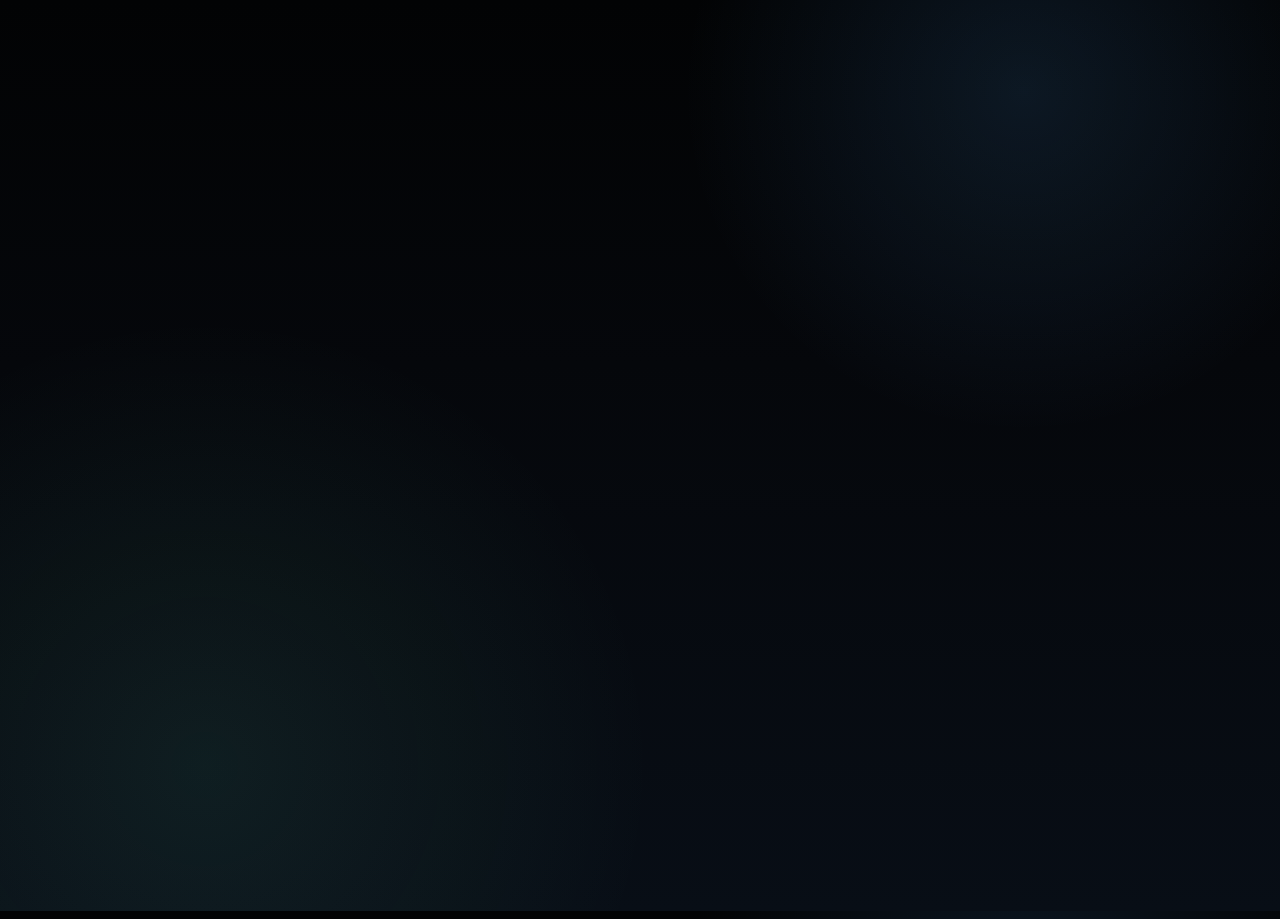
==== commit c7343b57: "Add logo image, apply darwin-brand font styling, clean up research page" ====
--- a/about.html
+++ b/about.html
@@ -3,10 +3,10 @@
   <head>
     <meta charset="UTF-8" />
     <meta name="viewport" content="width=device-width, initial-scale=1.0" />
-    <title>About | ORION</title>
+    <title>About | D³ARWIN</title>
     <meta
       name="description"
-      content="About the ORION team: research in uncertainty quantification, robust inference, decision support, and multiscale systems at Texas A&M University."
+      content="About the D³ARWIN team: research in uncertainty quantification, robust inference, decision support, and multiscale systems at Texas A&M University."
     />
     <link rel="preconnect" href="https://fonts.googleapis.com" />
     <link rel="preconnect" href="https://fonts.gstatic.com" crossorigin />
@@ -29,8 +29,8 @@
       <a class="nav-brand" href="index.html">
         <span class="material-symbols-rounded nav-brand-icon">deployed_code</span>
         <span class="nav-brand-copy">
-          <span class="nav-brand-title">ORION</span>
-          <span class="nav-brand-subtitle">ONLINE ROBUST INFERENCE AND OPTIMIZATION FOR NETWORKS</span>
+          <span class="nav-brand-title">D³ARWIN</span>
+          <span class="nav-brand-subtitle">DYNAMIC DATA-DRIVEN ADAPTIVE REASONING WITH INFERENCE NETWORKS</span>
         </span>
       </a>
       <div class="nav-menu">
@@ -42,69 +42,60 @@
 
     <header class="page-hero">
       <p class="badge">About</p>
-      <h1>People behind ORION</h1>
+      <h1>People behind <span class="darwin-brand">D³ARWIN</span></h1>
       <p class="lede">
-        ORION is shaped by technical depth in uncertainty quantification,
+        <span class="darwin-brand">D³ARWIN</span> is shaped by technical depth in uncertainty quantification,
         robust inference, multiscale methods, and systems-oriented reasoning
         for real-time decision-making at the edge.
       </p>
     </header>
 
     <main>
-      <section class="about-grid">
-        <article class="profile-card">
+      <h2 class="section-heading">Founders</h2>
+      <section class="founders-grid">
+        <article class="profile-card-compact">
+          <img
+            src="https://engineering.tamu.edu/mechanical/_files/_images/_profile-images/allaire-douglas-profile.jpg"
+            alt="Douglas Allaire"
+            loading="lazy"
+          />
+          <div>
+            <h3>Douglas Allaire, Ph.D.</h3>
+            <p class="profile-role">Associate Professor, Mechanical Engineering</p>
+            <p class="profile-affiliation">Texas A&amp;M University</p>
+            <p class="profile-expertise">Bayesian optimization, multifidelity methods, uncertainty quantification, predictive analytics</p>
+            <p class="profile-links">
+              <a class="inline-link" href="https://engineering.tamu.edu/mechanical/profiles/allaire-douglas.html">Profile</a>
+            </p>
+          </div>
+        </article>
+
+        <article class="profile-card-compact">
           <img
             src="https://engineering.tamu.edu/aerospace/_files/_images/_profile-images/Raktim-Bhattacharya.jpg"
             alt="Raktim Bhattacharya"
             loading="lazy"
           />
           <div>
-            <p class="card-index">Raktim Bhattacharya, Ph.D.</p>
-            <svg class="micro-icon" aria-hidden="true" focusable="false"><use href="assets/icons.svg#icon-user"></use></svg>
-            <h2>Professor, Aerospace Engineering</h2>
-            <p class="profile-affiliation">
-              Texas A&M University, Department of Aerospace Engineering
-            </p>
-            <p>
-              Research focus includes uncertainty quantification, robust control,
-              and nonlinear systems. His work advances probabilistic reasoning
-              and control under model uncertainty for safety-critical dynamics.
-            </p>
+            <h3>Raktim Bhattacharya, Ph.D.</h3>
+            <p class="profile-role">Professor, Aerospace Engineering</p>
+            <p class="profile-affiliation">Texas A&amp;M University</p>
+            <p class="profile-expertise">Uncertainty quantification, robust control, nonlinear systems, probabilistic reasoning</p>
             <p class="profile-links">
               <a class="inline-link" href="https://engineering.tamu.edu/aerospace/profiles/rbhattacharya.html">Profile</a>
             </p>
           </div>
         </article>
+      </section>
 
-        <article class="profile-card">
-          <img
-            src="https://engineering.tamu.edu/mechanical/_files/_images/_profile-images/allaire-douglas-profile.jpg"
-            alt="Douglas Allaire"
-            loading="lazy"
-          />
-          <div>
-            <p class="card-index">Douglas Allaire, Ph.D.</p>
-            <svg class="micro-icon" aria-hidden="true" focusable="false"><use href="assets/icons.svg#icon-user"></use></svg>
-            <h2>Associate Professor, Mechanical Engineering</h2>
-            <p class="profile-affiliation">
-              Texas A&M University, J. Mike Walker '66 Department of Mechanical Engineering (MEEN)
-            </p>
-            <p>
-              Research focus includes multidisciplinary design optimization,
-              Bayesian optimization, multifidelity methods, uncertainty
-              quantification, machine learning, and predictive analytics for
-              engineering systems.
-            </p>
-            <p class="profile-links">
-              <a class="inline-link" href="https://engineering.tamu.edu/mechanical/profiles/allaire-douglas.html">Profile</a>
-            </p>
-          </div>
-        </article>
+      <h2 class="section-heading">Affiliated Faculty</h2>
+      <section class="affiliates-grid">
+        <!-- Add affiliated faculty profile cards here -->
       </section>
     </main>
 
     <footer>
-      <p>ORION</p>
+      <p><span class="darwin-brand">D³ARWIN</span> &middot; Texas A&amp;M University</p>
     </footer>
     <script src="assets/js/ui-effects.js"></script>
   </body>
--- a/styles.css
+++ b/styles.css
@@ -111,7 +111,7 @@
   justify-content: space-between;
   align-items: center;
   gap: 1rem;
-  padding: 0.78rem 1rem;
+  padding: 0.5rem 1rem;
   border-radius: 14px;
   background: linear-gradient(180deg, rgba(5, 10, 18, 0.82), rgba(3, 7, 12, 0.78));
   border: 1px solid rgba(116, 246, 255, 0.12);
@@ -129,6 +129,19 @@
   letter-spacing: -0.02em;
 }
 
+.nav-brand-logo {
+  display: block;
+  height: 150px;
+  width: auto;
+  object-fit: contain;
+}
+
+.nav-brand-icon {
+  font-size: 1.5rem;
+  margin-top: 0.08rem;
+  color: #a9d9ff;
+}
+
 .nav-brand-copy {
   display: flex;
   flex-direction: column;
@@ -136,22 +149,22 @@
 }
 
 .nav-brand-title {
-  font-size: 1.05rem;
+  font-family: "Chakra Petch", "Space Grotesk", sans-serif;
+  font-size: 1.3rem;
   line-height: 1.05;
 }
 
 .nav-brand-subtitle {
   font-family: "Chakra Petch", "Space Grotesk", sans-serif;
-  font-size: 0.58rem;
+  font-size: 0.6rem;
   line-height: 1.2;
   letter-spacing: 0.12em;
   color: #8fa7bc;
 }
 
-.nav-brand-icon {
-  font-size: 1rem;
-  margin-top: 0.08rem;
-  color: #a9d9ff;
+.darwin-brand {
+  font-family: "Chakra Petch", "Space Grotesk", sans-serif;
+  font-weight: 700;
 }
 
 .nav-menu {
@@ -162,7 +175,7 @@
 
 .nav-link {
   font-family: "Chakra Petch", "Space Grotesk", sans-serif;
-  font-size: 0.85rem;
+  font-size: 0.95rem;
   color: var(--text-soft);
   text-decoration: none;
   border: 1px solid transparent;
@@ -254,7 +267,7 @@
   border: 1px solid rgba(116, 246, 255, 0.28);
   background: rgba(116, 246, 255, 0.05);
   color: var(--mint);
-  font-size: 0.72rem;
+  font-size: 1.08rem;
   letter-spacing: 0.16em;
   text-transform: uppercase;
 }
@@ -263,7 +276,7 @@
   margin: 1rem 0 0;
   max-width: 60ch;
   color: #9db2c8;
-  font-size: 0.68rem;
+  font-size: 1.02rem;
   line-height: 1.65;
   letter-spacing: 0.11em;
   text-transform: uppercase;
@@ -273,17 +286,22 @@
 h2,
 h3 {
   margin: 0;
+  font-family: "Space Grotesk", "Avenir Next", "Segoe UI", sans-serif;
   font-weight: 700;
   letter-spacing: -0.04em;
 }
 
 h1 {
   margin-top: 1.1rem;
-  max-width: 10.5ch;
   font-size: clamp(2.2rem, 4.8vw, 4.25rem);
   line-height: 1.05;
   text-wrap: balance;
   letter-spacing: -0.03em;
+}
+
+.hero-copy h1 {
+  max-width: 10.5ch;
+  margin-top: 0.2rem;
 }
 
 .headline-accent {
@@ -310,7 +328,7 @@
 }
 
 .lede {
-  max-width: 48ch;
+  max-width: 64ch;
   margin-top: 1.2rem;
   font-size: 1rem;
   line-height: 1.62;
@@ -416,7 +434,7 @@
 }
 
 .page-hero h1 {
-  max-width: 14ch;
+  max-width: 20ch;
 }
 
 main {
@@ -442,11 +460,99 @@
   padding: 1.4rem;
 }
 
+.mode-panel {
+  position: relative;
+  overflow: hidden;
+}
+
 .mission {
   display: grid;
   grid-template-columns: minmax(0, 0.9fr) minmax(0, 1.1fr);
   gap: 1.5rem;
   align-items: start;
+}
+
+.research-product {
+  overflow: hidden;
+}
+
+.product-layout {
+  display: grid;
+  grid-template-columns: minmax(0, 1fr) auto minmax(340px, 1.1fr);
+  gap: 0;
+  align-items: center;
+  background: linear-gradient(160deg, rgba(15, 36, 60, 0.45), rgba(9, 17, 30, 0.3));
+  border: 1px solid rgba(116, 246, 255, 0.12);
+  border-radius: 22px;
+  padding: 2.2rem 2.4rem;
+}
+
+.product-layout > .product-connector {
+  width: 1px;
+  align-self: stretch;
+  margin: 1.2rem 1.6rem;
+  background: linear-gradient(
+    180deg,
+    transparent 0%,
+    rgba(116, 246, 255, 0.28) 30%,
+    rgba(116, 246, 255, 0.28) 70%,
+    transparent 100%
+  );
+  position: relative;
+}
+
+.product-connector::before,
+.product-connector::after {
+  content: '';
+  position: absolute;
+  left: 50%;
+  transform: translateX(-50%);
+  width: 5px;
+  height: 5px;
+  border-radius: 50%;
+  background: rgba(116, 246, 255, 0.45);
+}
+
+.product-connector::before { top: 1.2rem; }
+.product-connector::after  { bottom: 1.2rem; }
+
+.product-layout h2 {
+  margin-bottom: 0.55rem;
+}
+
+.product-expansion {
+  margin: -0.1rem 0 0.7rem;
+  color: #9fd3ea;
+  font-family: "Chakra Petch", "Space Grotesk", sans-serif;
+  font-size: 0.76rem;
+  letter-spacing: 0.08em;
+  text-transform: uppercase;
+}
+
+.product-layout p {
+  max-width: 62ch;
+}
+
+.product-figure {
+  margin: 0;
+  padding: 0.5rem;
+  border-radius: 16px;
+  border: 1px solid rgba(116, 246, 255, 0.1);
+  background: rgba(7, 14, 26, 0.4);
+}
+
+.product-figure svg {
+  width: 100%;
+  height: auto;
+  display: block;
+  border-radius: 14px;
+}
+
+.product-figure figcaption {
+  margin-top: 0.62rem;
+  color: var(--text-dim);
+  font-size: 0.84rem;
+  line-height: 1.5;
 }
 
 .section-kicker {
@@ -468,6 +574,51 @@
   padding: 1.2rem;
   position: relative;
   overflow: hidden;
+  isolation: isolate;
+}
+
+.card::before,
+.mode-panel::before {
+  content: "";
+  position: absolute;
+  inset: 0;
+  border-radius: inherit;
+  background:
+    linear-gradient(140deg, rgba(116, 246, 255, 0.11), rgba(116, 246, 255, 0) 34%),
+    radial-gradient(circle at 82% 16%, rgba(81, 166, 255, 0.14), transparent 38%);
+  opacity: 0.5;
+  pointer-events: none;
+}
+
+.card::after,
+.mode-panel::after {
+  content: "";
+  position: absolute;
+  inset: 0;
+  border-radius: inherit;
+  border-top: 1px solid rgba(153, 229, 255, 0.28);
+  border-left: 1px solid rgba(153, 229, 255, 0.12);
+  mask-image: linear-gradient(180deg, black 0%, rgba(0, 0, 0, 0.35) 40%, transparent 78%);
+  pointer-events: none;
+}
+
+.panel-symbol {
+  position: absolute;
+  top: 0.95rem;
+  right: 0.95rem;
+  font-size: 1.15rem;
+  color: #9fe9ff;
+  background: linear-gradient(180deg, rgba(10, 22, 38, 0.76), rgba(6, 14, 24, 0.6));
+  border: 1px solid rgba(116, 246, 255, 0.22);
+  border-radius: 11px;
+  padding: 0.28rem;
+  box-shadow: 0 8px 18px rgba(0, 0, 0, 0.26);
+}
+
+.mode-symbol {
+  top: 1.05rem;
+  right: 1.05rem;
+  font-size: 1.28rem;
 }
 
 .card-index {
@@ -484,6 +635,10 @@
   display: grid;
   grid-template-columns: repeat(2, minmax(0, 1fr));
   gap: 1rem;
+}
+
+.mode-panel {
+  isolation: isolate;
 }
 
 .mode-panel.alt {
@@ -625,21 +780,115 @@
   overflow-x: auto;
 }
 
+.section-heading {
+  font-family: var(--font-display);
+  font-size: 1.5rem;
+  font-weight: 600;
+  color: var(--text-bright);
+  margin: 2.5rem 0 1rem;
+  letter-spacing: 0.02em;
+}
+
+.section-heading:first-of-type {
+  margin-top: 0;
+}
+
 .about-grid {
   display: grid;
   grid-template-columns: 1fr;
+  gap: 1.15rem;
+}
+
+/* Founders: 1x2 compact row */
+.founders-grid {
+  display: grid;
+  grid-template-columns: repeat(2, 1fr);
+  gap: 1.25rem;
+}
+
+.profile-card-compact {
+  display: flex;
+  align-items: center;
   gap: 1rem;
-}
-
+  border-radius: var(--radius-xl);
+  padding: 1rem;
+  background:
+    radial-gradient(circle at top right, rgba(116, 246, 255, 0.1), transparent 38%),
+    linear-gradient(180deg, rgba(13, 22, 35, 0.86), rgba(8, 13, 20, 0.74));
+  border: 1px solid var(--line);
+  box-shadow: var(--shadow);
+  backdrop-filter: blur(16px);
+}
+
+.profile-card-compact img {
+  width: 110px;
+  height: 140px;
+  object-fit: cover;
+  border-radius: 10px;
+  border: 1px solid rgba(163, 184, 255, 0.16);
+  flex-shrink: 0;
+}
+
+.profile-card-compact > div {
+  display: flex;
+  flex-direction: column;
+  gap: 0.25rem;
+}
+
+.profile-card-compact h3 {
+  font-size: 1.1rem;
+  font-weight: 600;
+  color: var(--text-bright);
+  margin: 0;
+  letter-spacing: -0.01em;
+}
+
+.profile-card-compact .profile-role {
+  font-size: 0.85rem;
+  color: var(--accent);
+  margin: 0;
+}
+
+.profile-card-compact .profile-affiliation {
+  font-size: 0.8rem;
+  color: var(--text-soft);
+  margin: 0;
+}
+
+.profile-card-compact .profile-expertise {
+  font-size: 0.78rem;
+  color: var(--text-soft);
+  margin: 0.15rem 0 0;
+  font-style: italic;
+}
+
+.profile-card-compact .profile-links {
+  margin: 0.25rem 0 0;
+}
+
+@media (max-width: 600px) {
+  .founders-grid {
+    grid-template-columns: 1fr;
+  }
+}
+
+/* Affiliates: compact grid */
+.affiliates-grid {
+  display: grid;
+  grid-template-columns: repeat(auto-fill, minmax(280px, 1fr));
+  gap: 1rem;
+}
+
+/* Legacy full profile card */
 .profile-card {
   display: grid;
-  grid-template-columns: 180px minmax(0, 1fr);
-  gap: 1.1rem;
+  grid-template-columns: 200px minmax(0, 1fr);
+  gap: 1.35rem;
   align-items: start;
   border-radius: var(--radius-xl);
-  padding: 1.2rem;
+  padding: 1.35rem;
   background:
-    radial-gradient(circle at top right, rgba(116, 246, 255, 0.08), transparent 34%),
+    radial-gradient(circle at top right, rgba(116, 246, 255, 0.1), transparent 38%),
     linear-gradient(180deg, rgba(13, 22, 35, 0.86), rgba(8, 13, 20, 0.74));
   border: 1px solid var(--line);
   box-shadow: var(--shadow);
@@ -648,6 +897,33 @@
   overflow: hidden;
 }
 
+.profile-card > div {
+  display: grid;
+  gap: 0.55rem;
+}
+
+.profile-meta {
+  display: inline-flex;
+  align-items: center;
+  gap: 0.48rem;
+}
+
+.profile-meta .card-index {
+  margin: 0;
+  font-size: 0.84rem;
+  letter-spacing: 0.03em;
+}
+
+.profile-card h2 {
+  font-size: clamp(1.95rem, 3vw, 3rem);
+  letter-spacing: -0.028em;
+  line-height: 1.02;
+}
+
+.profile-card p {
+  margin: 0;
+}
+
 .reveal-item {
   opacity: 0;
   transform: translateY(14px) scale(0.99);
@@ -663,9 +939,9 @@
   width: 100%;
   aspect-ratio: 4 / 5;
   object-fit: cover;
-  border-radius: var(--radius-md);
-  border: 1px solid rgba(163, 184, 255, 0.12);
-  box-shadow: 0 8px 18px rgba(0, 0, 0, 0.28);
+  border-radius: 18px;
+  border: 1px solid rgba(163, 184, 255, 0.16);
+  box-shadow: 0 12px 24px rgba(0, 0, 0, 0.3);
 }
 
 .panel,
@@ -674,7 +950,6 @@
   overflow: hidden;
 }
 
-.card::after,
 .portal-card::after,
 .panel::after,
 .profile-card::after {
@@ -688,24 +963,52 @@
 }
 
 .profile-affiliation {
-  margin: 0.55rem 0 0.9rem;
+  margin: 0.2rem 0 0.55rem;
   color: var(--text-dim);
-  font-size: 0.92rem;
+  font-size: 0.96rem;
+  line-height: 1.45;
 }
 
 .profile-links {
-  margin-top: 0.8rem;
+  margin-top: 0.35rem;
 }
 
 .inline-link {
   color: var(--cyan);
   text-decoration: none;
   border-bottom: 1px solid rgba(116, 246, 255, 0.45);
+  display: inline-flex;
+  align-items: center;
+  gap: 0.28rem;
+  font-family: "Chakra Petch", "Space Grotesk", sans-serif;
+  font-size: 1.02rem;
+  letter-spacing: 0.04em;
 }
 
 .inline-link:hover {
   color: var(--mint);
   border-bottom-color: rgba(109, 240, 194, 0.72);
+}
+
+.profile-card::before {
+  content: "";
+  position: absolute;
+  inset: 0;
+  border-radius: inherit;
+  background: linear-gradient(160deg, rgba(116, 246, 255, 0.1), transparent 34%);
+  opacity: 0.55;
+  pointer-events: none;
+}
+
+.profile-card::after {
+  content: "";
+  position: absolute;
+  left: 216px;
+  top: 1.2rem;
+  bottom: 1.2rem;
+  width: 1px;
+  background: linear-gradient(180deg, rgba(116, 246, 255, 0.2), rgba(116, 246, 255, 0.02));
+  pointer-events: none;
 }
 
 .manifesto {
@@ -753,6 +1056,28 @@
 @media (max-width: 980px) {
   .hero,
   .mission,
+  .product-layout {
+    grid-template-columns: 1fr;
+    padding: 1.6rem 1.2rem;
+  }
+
+  .product-layout > .product-connector {
+    width: auto;
+    height: 1px;
+    margin: 1rem 2rem;
+    align-self: auto;
+    background: linear-gradient(
+      90deg,
+      transparent 0%,
+      rgba(116, 246, 255, 0.28) 30%,
+      rgba(116, 246, 255, 0.28) 70%,
+      transparent 100%
+    );
+  }
+
+  .product-connector::before,
+  .product-connector::after { display: none; }
+
   .portal-grid,
   .grid,
   .mode-grid,
@@ -813,7 +1138,11 @@
   }
 
   .profile-card {
-    grid-template-columns: 140px minmax(0, 1fr);
+    grid-template-columns: 152px minmax(0, 1fr);
+  }
+
+  .profile-card::after {
+    left: 166px;
   }
 }
 
@@ -876,6 +1205,10 @@
     grid-template-columns: 1fr;
   }
 
+  .profile-card::after {
+    display: none;
+  }
+
   .profile-card img {
     max-width: 260px;
   }
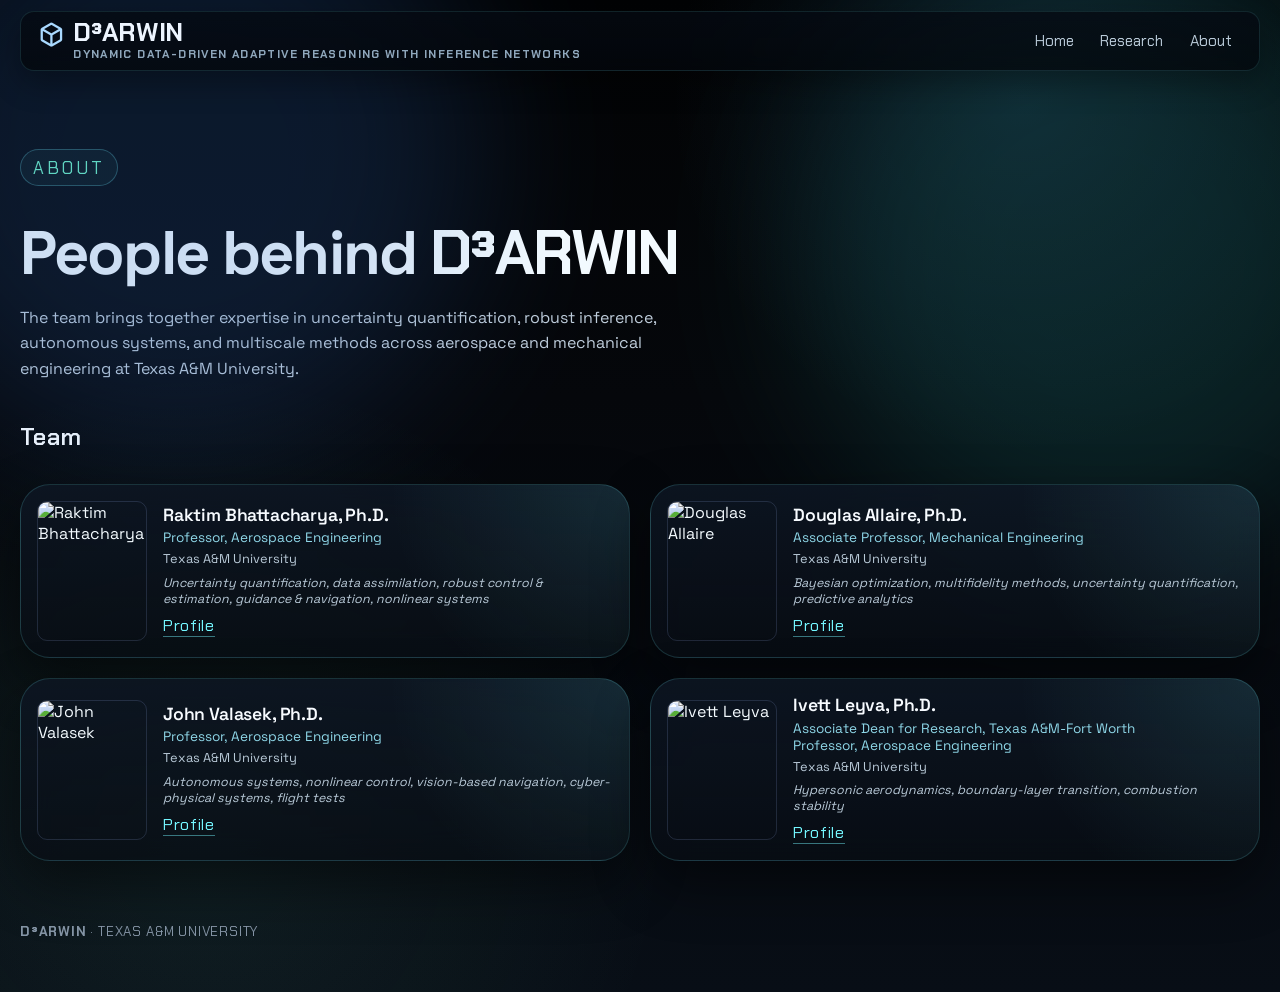
==== commit 8b3de041: "Update vision statement, member cards, scroll fix, and about page lede" ====
--- a/about.html
+++ b/about.html
@@ -3,6 +3,9 @@
   <head>
     <meta charset="UTF-8" />
     <meta name="viewport" content="width=device-width, initial-scale=1.0" />
+    <meta http-equiv="Cache-Control" content="no-cache, no-store, must-revalidate" />
+    <meta http-equiv="Pragma" content="no-cache" />
+    <meta http-equiv="Expires" content="0" />
     <title>About | D³ARWIN</title>
     <meta
       name="description"
@@ -44,15 +47,32 @@
       <p class="badge">About</p>
       <h1>People behind <span class="darwin-brand">D³ARWIN</span></h1>
       <p class="lede">
-        <span class="darwin-brand">D³ARWIN</span> is shaped by technical depth in uncertainty quantification,
-        robust inference, multiscale methods, and systems-oriented reasoning
-        for real-time decision-making at the edge.
+        The team brings together expertise in uncertainty quantification,
+        robust inference, autonomous systems, and multiscale methods
+        across aerospace and mechanical engineering at Texas A&amp;M University.
       </p>
     </header>
 
     <main>
-      <h2 class="section-heading">Founders</h2>
+      <h2 class="section-heading">Team</h2>
       <section class="founders-grid">
+        <article class="profile-card-compact">
+          <img
+            src="https://engineering.tamu.edu/aerospace/_files/_images/_profile-images/Raktim-Bhattacharya.jpg"
+            alt="Raktim Bhattacharya"
+            loading="lazy"
+          />
+          <div>
+            <h3>Raktim Bhattacharya, Ph.D.</h3>
+            <p class="profile-role">Professor, Aerospace Engineering</p>
+            <p class="profile-affiliation">Texas A&amp;M University</p>
+            <p class="profile-expertise">Uncertainty quantification, data assimilation, robust control & estimation, guidance & navigation, nonlinear systems</p>
+            <p class="profile-links">
+              <a class="inline-link" href="https://isrlab.github.io">Profile</a>
+            </p>
+          </div>
+        </article>
+
         <article class="profile-card-compact">
           <img
             src="https://engineering.tamu.edu/mechanical/_files/_images/_profile-images/allaire-douglas-profile.jpg"
@@ -65,32 +85,46 @@
             <p class="profile-affiliation">Texas A&amp;M University</p>
             <p class="profile-expertise">Bayesian optimization, multifidelity methods, uncertainty quantification, predictive analytics</p>
             <p class="profile-links">
-              <a class="inline-link" href="https://engineering.tamu.edu/mechanical/profiles/allaire-douglas.html">Profile</a>
+              <a class="inline-link" href="https://cdl.engr.tamu.edu">Profile</a>
             </p>
           </div>
         </article>
 
         <article class="profile-card-compact">
           <img
-            src="https://engineering.tamu.edu/aerospace/_files/_images/_profile-images/Raktim-Bhattacharya.jpg"
-            alt="Raktim Bhattacharya"
+            src="https://engineering.tamu.edu/aerospace/_files/_images/_profile-images/Valasek_web_2016.jpg"
+            alt="John Valasek"
             loading="lazy"
           />
           <div>
-            <h3>Raktim Bhattacharya, Ph.D.</h3>
-            <p class="profile-role">Professor, Aerospace Engineering</p>
+            <h3>John Valasek, Ph.D.</h3>
+            <p class="profile-role">Professor, Aerospace Engineering </p>
             <p class="profile-affiliation">Texas A&amp;M University</p>
-            <p class="profile-expertise">Uncertainty quantification, robust control, nonlinear systems, probabilistic reasoning</p>
+            <p class="profile-expertise">Autonomous systems, nonlinear control, vision-based navigation, cyber-physical systems, flight tests</p>
             <p class="profile-links">
-              <a class="inline-link" href="https://engineering.tamu.edu/aerospace/profiles/rbhattacharya.html">Profile</a>
+              <a class="inline-link" href="https://vscl.tamu.edu">Profile</a>
             </p>
           </div>
         </article>
-      </section>
 
-      <h2 class="section-heading">Affiliated Faculty</h2>
-      <section class="affiliates-grid">
-        <!-- Add affiliated faculty profile cards here -->
+        <article class="profile-card-compact">
+          <img
+            src="https://engineering.tamu.edu/aerospace/_files/_images/_profile-images/leyva-ivett-profile-31May2022.jpg"
+            alt="Ivett Leyva"
+            loading="lazy"
+          />
+          <div>
+            <h3>Ivett Leyva, Ph.D.</h3>
+            <p class="profile-role">Associate Dean for Research, Texas A&amp;M-Fort Worth<br />Professor, Aerospace Engineering</p>
+            <p class="profile-affiliation">Texas A&amp;M University</p>
+            <p class="profile-expertise">Hypersonic aerodynamics, boundary-layer transition, combustion stability</p>
+            <p class="profile-links">
+              <a class="inline-link" href="https://engineering.tamu.edu/aerospace/profiles/leyva-ivett.html">Profile</a>
+            </p>
+          </div>
+        </article>
+
+        <!-- Add more team members here -->
       </section>
     </main>
 
--- a/styles.css
+++ b/styles.css
@@ -8,10 +8,13 @@
   --bg-2: #0b1420;
   --line: rgba(116, 246, 255, 0.16);
   --text: #f4fbff;
+  --text-bright: #f7fbff;
   --text-soft: #b9cad8;
   --text-dim: #8696a7;
+  --accent: #8fd7e8;
   --cyan: var(--ai-cyan);
   --mint: var(--ai-mint);
+  --font-display: "Chakra Petch", "Space Grotesk", sans-serif;
   --radius-xl: 30px;
   --radius-lg: 22px;
   --radius-md: 16px;
@@ -137,7 +140,7 @@
 }
 
 .nav-brand-icon {
-  font-size: 1.5rem;
+  font-size: 1.8rem;
   margin-top: 0.08rem;
   color: #a9d9ff;
 }
@@ -150,13 +153,13 @@
 
 .nav-brand-title {
   font-family: "Chakra Petch", "Space Grotesk", sans-serif;
-  font-size: 1.3rem;
+  font-size: 1.6rem;
   line-height: 1.05;
 }
 
 .nav-brand-subtitle {
   font-family: "Chakra Petch", "Space Grotesk", sans-serif;
-  font-size: 0.6rem;
+  font-size: 0.72rem;
   line-height: 1.2;
   letter-spacing: 0.12em;
   color: #8fa7bc;
@@ -985,6 +988,11 @@
   letter-spacing: 0.04em;
 }
 
+.inline-link:visited {
+  color: var(--cyan);
+  border-bottom-color: rgba(116, 246, 255, 0.45);
+}
+
 .inline-link:hover {
   color: var(--mint);
   border-bottom-color: rgba(109, 240, 194, 0.72);
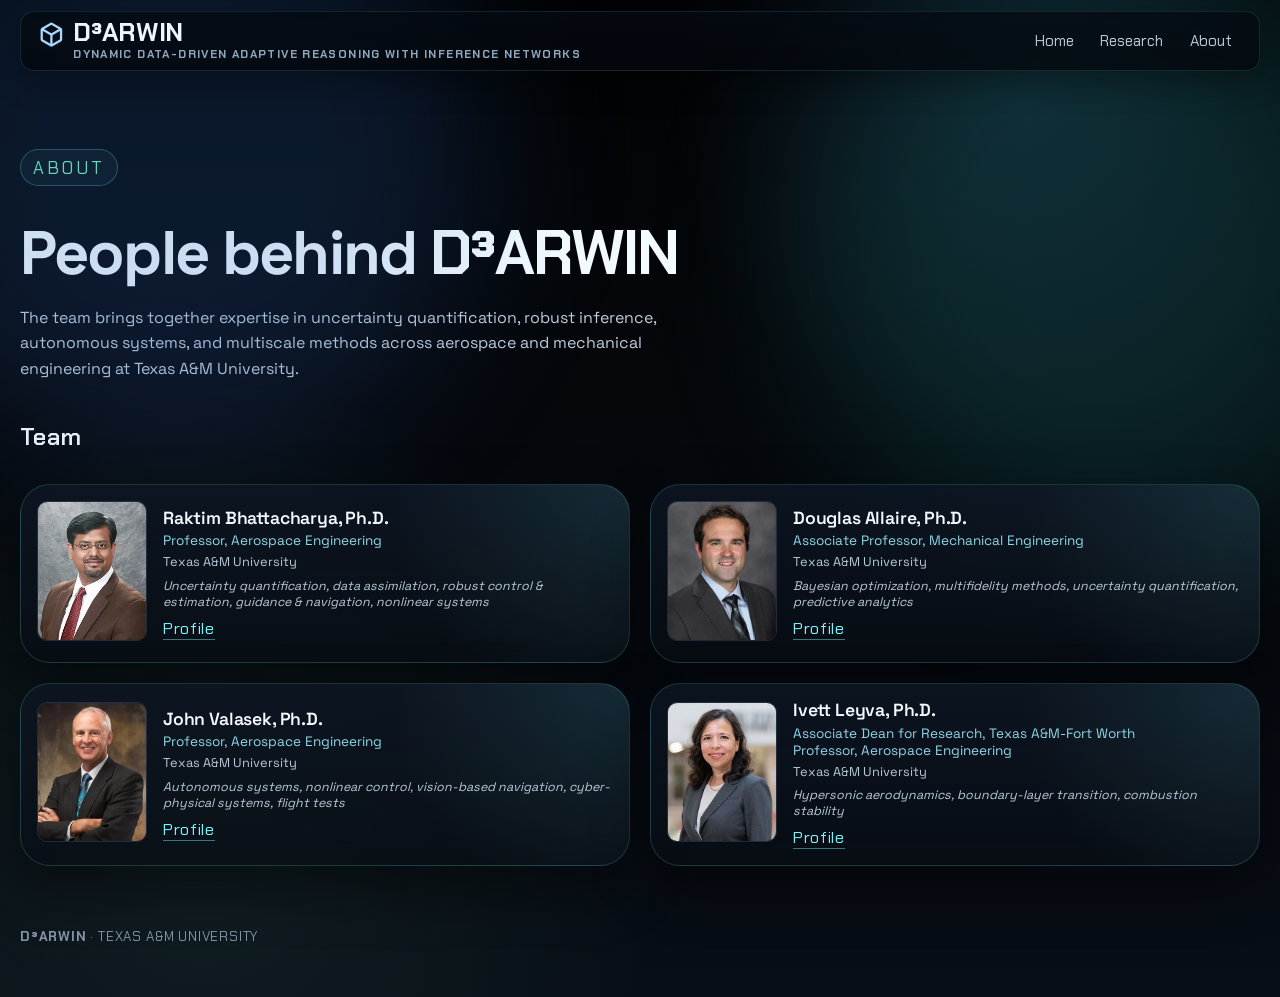
==== commit 403b338d: "perf: optimize site loading speed - Remove no-cache meta tags to enable browser caching - Make Googl" ====
--- a/about.html
+++ b/about.html
@@ -3,9 +3,8 @@
   <head>
     <meta charset="UTF-8" />
     <meta name="viewport" content="width=device-width, initial-scale=1.0" />
-    <meta http-equiv="Cache-Control" content="no-cache, no-store, must-revalidate" />
-    <meta http-equiv="Pragma" content="no-cache" />
-    <meta http-equiv="Expires" content="0" />
+    <meta name="theme-color" content="#030507" />
+    <link rel="icon" href="data:image/svg+xml,<svg xmlns='http://www.w3.org/2000/svg' viewBox='0 0 32 32'><rect width='32' height='32' rx='6' fill='%23061226'/><text x='16' y='23' font-size='20' text-anchor='middle' fill='%236fe8ff' font-family='sans-serif' font-weight='700'>D</text></svg>" />
     <title>About | D³ARWIN</title>
     <meta
       name="description"
@@ -13,12 +12,20 @@
     />
     <link rel="preconnect" href="https://fonts.googleapis.com" />
     <link rel="preconnect" href="https://fonts.gstatic.com" crossorigin />
+    <link rel="dns-prefetch" href="https://fonts.googleapis.com" />
+    <link rel="dns-prefetch" href="https://fonts.gstatic.com" />
+    <link rel="dns-prefetch" href="https://engineering.tamu.edu" />
     <link
+      rel="preload" as="style"
+      href="https://fonts.googleapis.com/css2?family=Chakra+Petch:wght@400;500;600;700&family=Space+Grotesk:wght@400;500;700&display=swap"
+      onload="this.rel='stylesheet'"
+    />
+    <noscript><link
       href="https://fonts.googleapis.com/css2?family=Chakra+Petch:wght@400;500;600;700&family=Space+Grotesk:wght@400;500;700&display=swap"
       rel="stylesheet"
-    />
+    /></noscript>
     <link
-      href="https://fonts.googleapis.com/css2?family=Material+Symbols+Rounded:opsz,wght,FILL,GRAD@20..48,300..700,0..1,-50..200"
+      href="https://fonts.googleapis.com/css2?family=Material+Symbols+Rounded:opsz,wght,FILL,GRAD@20..48,300..700,0..1,-50..200&display=swap"
       rel="stylesheet"
     />
     <link rel="stylesheet" href="styles.css" />
@@ -57,11 +64,15 @@
       <h2 class="section-heading">Team</h2>
       <section class="founders-grid">
         <article class="profile-card-compact">
-          <img
-            src="https://engineering.tamu.edu/aerospace/_files/_images/_profile-images/Raktim-Bhattacharya.jpg"
-            alt="Raktim Bhattacharya"
-            loading="lazy"
-          />
+          <picture>
+            <source srcset="assets/images/team/raktim-bhattacharya.webp" type="image/webp" />
+            <img
+              src="assets/images/team/raktim-bhattacharya.jpg"
+              alt="Raktim Bhattacharya"
+              width="200" height="200"
+              loading="lazy"
+            />
+          </picture>
           <div>
             <h3>Raktim Bhattacharya, Ph.D.</h3>
             <p class="profile-role">Professor, Aerospace Engineering</p>
@@ -74,11 +85,15 @@
         </article>
 
         <article class="profile-card-compact">
-          <img
-            src="https://engineering.tamu.edu/mechanical/_files/_images/_profile-images/allaire-douglas-profile.jpg"
-            alt="Douglas Allaire"
-            loading="lazy"
-          />
+          <picture>
+            <source srcset="assets/images/team/douglas-allaire.webp" type="image/webp" />
+            <img
+              src="assets/images/team/douglas-allaire.jpg"
+              alt="Douglas Allaire"
+              width="200" height="200"
+              loading="lazy"
+            />
+          </picture>
           <div>
             <h3>Douglas Allaire, Ph.D.</h3>
             <p class="profile-role">Associate Professor, Mechanical Engineering</p>
@@ -91,11 +106,15 @@
         </article>
 
         <article class="profile-card-compact">
-          <img
-            src="https://engineering.tamu.edu/aerospace/_files/_images/_profile-images/Valasek_web_2016.jpg"
-            alt="John Valasek"
-            loading="lazy"
-          />
+          <picture>
+            <source srcset="assets/images/team/john-valasek.webp" type="image/webp" />
+            <img
+              src="assets/images/team/john-valasek.jpg"
+              alt="John Valasek"
+              width="200" height="200"
+              loading="lazy"
+            />
+          </picture>
           <div>
             <h3>John Valasek, Ph.D.</h3>
             <p class="profile-role">Professor, Aerospace Engineering </p>
@@ -108,11 +127,15 @@
         </article>
 
         <article class="profile-card-compact">
-          <img
-            src="https://engineering.tamu.edu/aerospace/_files/_images/_profile-images/leyva-ivett-profile-31May2022.jpg"
-            alt="Ivett Leyva"
-            loading="lazy"
-          />
+          <picture>
+            <source srcset="assets/images/team/ivett-leyva.webp" type="image/webp" />
+            <img
+              src="assets/images/team/ivett-leyva.jpg"
+              alt="Ivett Leyva"
+              width="200" height="200"
+              loading="lazy"
+            />
+          </picture>
           <div>
             <h3>Ivett Leyva, Ph.D.</h3>
             <p class="profile-role">Associate Dean for Research, Texas A&amp;M-Fort Worth<br />Professor, Aerospace Engineering</p>
--- a/styles.css
+++ b/styles.css
@@ -76,6 +76,8 @@
   filter: blur(80px);
   opacity: 0.2;
   pointer-events: none;
+  will-change: transform;
+  contain: strict;
 }
 
 .aurora-left {
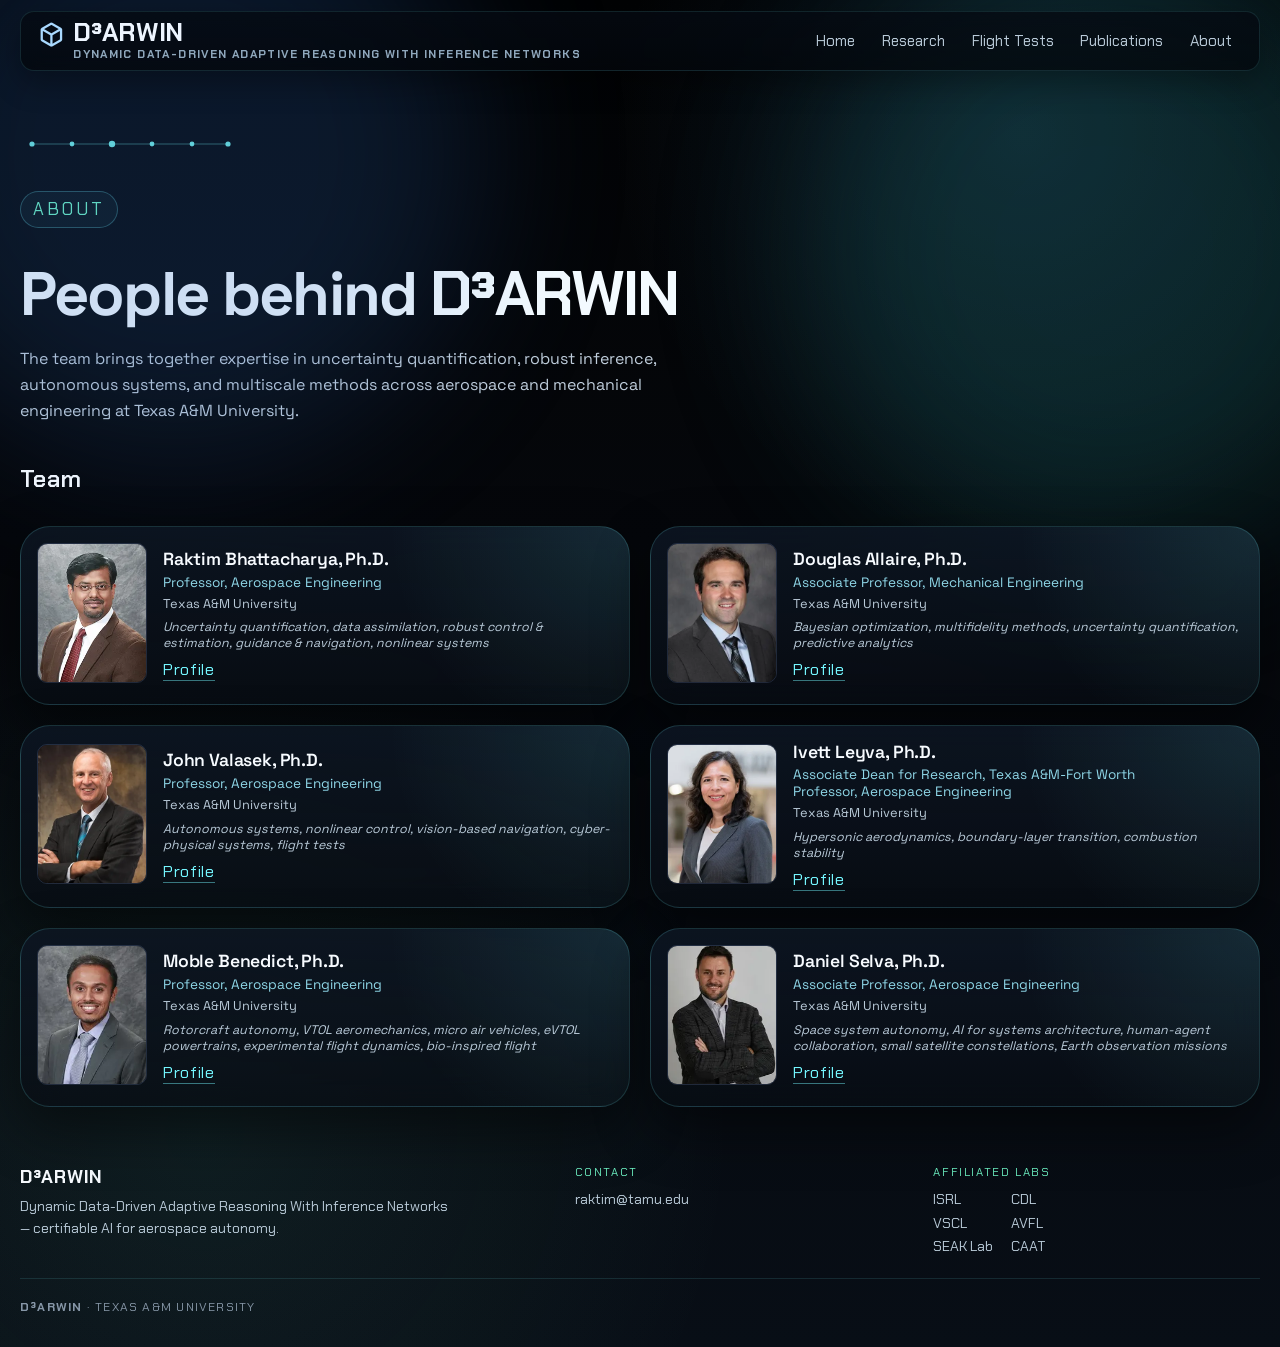
==== commit 8464e1f7: "Launch publications, flight-tests, and software pages; refresh design - Add publications, flight-tes" ====
--- a/about.html
+++ b/about.html
@@ -4,31 +4,44 @@
     <meta charset="UTF-8" />
     <meta name="viewport" content="width=device-width, initial-scale=1.0" />
     <meta name="theme-color" content="#030507" />
-    <link rel="icon" href="data:image/svg+xml,<svg xmlns='http://www.w3.org/2000/svg' viewBox='0 0 32 32'><rect width='32' height='32' rx='6' fill='%23061226'/><text x='16' y='23' font-size='20' text-anchor='middle' fill='%236fe8ff' font-family='sans-serif' font-weight='700'>D</text></svg>" />
+    <link rel="icon" href="data:image/svg+xml,%3Csvg%20xmlns%3D%27http%3A%2F%2Fwww.w3.org%2F2000%2Fsvg%27%20viewBox%3D%270%200%2032%2032%27%3E%3Crect%20width%3D%2732%27%20height%3D%2732%27%20rx%3D%276%27%20fill%3D%27%23061226%27%2F%3E%3Ctext%20x%3D%2716%27%20y%3D%2723%27%20font-size%3D%2720%27%20text-anchor%3D%27middle%27%20fill%3D%27%236fe8ff%27%20font-family%3D%27sans-serif%27%20font-weight%3D%27700%27%3ED%3C%2Ftext%3E%3C%2Fsvg%3E" />
     <title>About | D³ARWIN</title>
     <meta
       name="description"
       content="About the D³ARWIN team: research in uncertainty quantification, robust inference, decision support, and multiscale systems at Texas A&M University."
     />
+    <link rel="canonical" href="https://d3arwin.github.io/about.html" />
+    <meta property="og:type" content="profile" />
+    <meta property="og:site_name" content="D³ARWIN" />
+    <meta property="og:url" content="https://d3arwin.github.io/about.html" />
+    <meta property="og:title" content="About | D³ARWIN" />
+    <meta property="og:description" content="Faculty investigators from aerospace and mechanical engineering at Texas A&amp;M University behind the D³ARWIN program." />
+    <meta property="og:image" content="https://d3arwin.github.io/assets/images/og-preview.png" />
+    <meta property="og:image:width" content="1200" />
+    <meta property="og:image:height" content="630" />
+    <meta property="og:image:alt" content="D³ARWIN — Dynamic Data-Driven Adaptive Reasoning With Inference Networks" />
+    <meta name="twitter:card" content="summary_large_image" />
+    <meta name="twitter:title" content="About | D³ARWIN" />
+    <meta name="twitter:description" content="Faculty investigators behind the D³ARWIN program at Texas A&amp;M University." />
+    <meta name="twitter:image" content="https://d3arwin.github.io/assets/images/og-preview.png" />
     <link rel="preconnect" href="https://fonts.googleapis.com" />
     <link rel="preconnect" href="https://fonts.gstatic.com" crossorigin />
     <link rel="dns-prefetch" href="https://fonts.googleapis.com" />
     <link rel="dns-prefetch" href="https://fonts.gstatic.com" />
     <link rel="dns-prefetch" href="https://engineering.tamu.edu" />
     <link
-      rel="preload" as="style"
       href="https://fonts.googleapis.com/css2?family=Chakra+Petch:wght@400;500;600;700&family=Space+Grotesk:wght@400;500;700&display=swap"
-      onload="this.rel='stylesheet'"
+      rel="stylesheet" media="print" onload="this.media='all'"
     />
     <noscript><link
       href="https://fonts.googleapis.com/css2?family=Chakra+Petch:wght@400;500;600;700&family=Space+Grotesk:wght@400;500;700&display=swap"
       rel="stylesheet"
     /></noscript>
     <link
-      href="https://fonts.googleapis.com/css2?family=Material+Symbols+Rounded:opsz,wght,FILL,GRAD@20..48,300..700,0..1,-50..200&display=swap"
+      href="https://fonts.googleapis.com/css2?family=Material+Symbols+Rounded:opsz,wght,FILL,GRAD@20..48,300..700,0..1,-50..200&display=block"
       rel="stylesheet"
     />
-    <link rel="stylesheet" href="styles.css" />
+    <link rel="stylesheet" href="styles.css?v=8" />
   </head>
   <body>
     <div class="aurora aurora-left"></div>
@@ -46,11 +59,30 @@
       <div class="nav-menu">
         <a class="nav-link" href="index.html">Home</a>
         <a class="nav-link" href="research.html">Research</a>
+        <a class="nav-link" href="flight-tests.html">Flight Tests</a>
+        <a class="nav-link" href="publications.html">Publications</a>
         <a class="nav-link" href="about.html">About</a>
       </div>
     </nav>
 
     <header class="page-hero">
+      <svg class="page-hero-mark" viewBox="0 0 220 24" aria-hidden="true" focusable="false">
+        <g stroke="rgba(116, 246, 255, 0.38)" stroke-width="1" fill="none" stroke-linecap="round">
+          <path d="M12 12 L52 12" />
+          <path d="M52 12 L92 12" />
+          <path d="M92 12 L132 12" />
+          <path d="M132 12 L172 12" />
+          <path d="M172 12 L208 12" />
+        </g>
+        <g fill="rgba(116, 246, 255, 0.9)">
+          <circle cx="12" cy="12" r="2.6" />
+          <circle cx="52" cy="12" r="2.4" />
+          <circle cx="92" cy="12" r="3.2" />
+          <circle cx="132" cy="12" r="2.4" />
+          <circle cx="172" cy="12" r="2.4" />
+          <circle cx="208" cy="12" r="2.6" />
+        </g>
+      </svg>
       <p class="badge">About</p>
       <h1>People behind <span class="darwin-brand">D³ARWIN</span></h1>
       <p class="lede">
@@ -62,15 +94,16 @@
 
     <main>
       <h2 class="section-heading">Team</h2>
-      <section class="founders-grid">
+      <section class="team-grid">
         <article class="profile-card-compact">
           <picture>
             <source srcset="assets/images/team/raktim-bhattacharya.webp" type="image/webp" />
             <img
               src="assets/images/team/raktim-bhattacharya.jpg"
               alt="Raktim Bhattacharya"
-              width="200" height="200"
-              loading="lazy"
+              width="110" height="140"
+              loading="eager"
+              fetchpriority="high"
             />
           </picture>
           <div>
@@ -79,7 +112,7 @@
             <p class="profile-affiliation">Texas A&amp;M University</p>
             <p class="profile-expertise">Uncertainty quantification, data assimilation, robust control & estimation, guidance & navigation, nonlinear systems</p>
             <p class="profile-links">
-              <a class="inline-link" href="https://isrlab.github.io">Profile</a>
+              <a class="inline-link" href="https://isrlab.github.io" target="_blank" rel="noopener" aria-label="Raktim Bhattacharya — external profile (opens in new tab)">Profile</a>
             </p>
           </div>
         </article>
@@ -90,7 +123,7 @@
             <img
               src="assets/images/team/douglas-allaire.jpg"
               alt="Douglas Allaire"
-              width="200" height="200"
+              width="110" height="140"
               loading="lazy"
             />
           </picture>
@@ -100,7 +133,7 @@
             <p class="profile-affiliation">Texas A&amp;M University</p>
             <p class="profile-expertise">Bayesian optimization, multifidelity methods, uncertainty quantification, predictive analytics</p>
             <p class="profile-links">
-              <a class="inline-link" href="https://cdl.engr.tamu.edu">Profile</a>
+              <a class="inline-link" href="https://cdl.engr.tamu.edu" target="_blank" rel="noopener" aria-label="Douglas Allaire — external profile (opens in new tab)">Profile</a>
             </p>
           </div>
         </article>
@@ -111,17 +144,17 @@
             <img
               src="assets/images/team/john-valasek.jpg"
               alt="John Valasek"
-              width="200" height="200"
+              width="110" height="140"
               loading="lazy"
             />
           </picture>
           <div>
             <h3>John Valasek, Ph.D.</h3>
-            <p class="profile-role">Professor, Aerospace Engineering </p>
+            <p class="profile-role">Professor, Aerospace Engineering</p>
             <p class="profile-affiliation">Texas A&amp;M University</p>
             <p class="profile-expertise">Autonomous systems, nonlinear control, vision-based navigation, cyber-physical systems, flight tests</p>
             <p class="profile-links">
-              <a class="inline-link" href="https://vscl.tamu.edu">Profile</a>
+              <a class="inline-link" href="https://vscl.tamu.edu" target="_blank" rel="noopener" aria-label="John Valasek — external profile (opens in new tab)">Profile</a>
             </p>
           </div>
         </article>
@@ -132,7 +165,7 @@
             <img
               src="assets/images/team/ivett-leyva.jpg"
               alt="Ivett Leyva"
-              width="200" height="200"
+              width="110" height="140"
               loading="lazy"
             />
           </picture>
@@ -142,7 +175,49 @@
             <p class="profile-affiliation">Texas A&amp;M University</p>
             <p class="profile-expertise">Hypersonic aerodynamics, boundary-layer transition, combustion stability</p>
             <p class="profile-links">
-              <a class="inline-link" href="https://engineering.tamu.edu/aerospace/profiles/leyva-ivett.html">Profile</a>
+              <a class="inline-link" href="https://engineering.tamu.edu/aerospace/profiles/leyva-ivett.html" target="_blank" rel="noopener" aria-label="Ivett Leyva — external profile (opens in new tab)">Profile</a>
+            </p>
+          </div>
+        </article>
+
+        <article class="profile-card-compact">
+          <picture>
+            <source srcset="assets/images/team/moble-benedict.webp" type="image/webp" />
+            <img
+              src="assets/images/team/moble-benedict.jpg"
+              alt="Moble Benedict"
+              width="110" height="140"
+              loading="lazy"
+            />
+          </picture>
+          <div>
+            <h3>Moble Benedict, Ph.D.</h3>
+            <p class="profile-role">Professor, Aerospace Engineering</p>
+            <p class="profile-affiliation">Texas A&amp;M University</p>
+            <p class="profile-expertise">Rotorcraft autonomy, VTOL aeromechanics, micro air vehicles, eVTOL powertrains, experimental flight dynamics, bio-inspired flight</p>
+            <p class="profile-links">
+              <a class="inline-link" href="https://avfl.engr.tamu.edu" target="_blank" rel="noopener" aria-label="Moble Benedict — external profile (opens in new tab)">Profile</a>
+            </p>
+          </div>
+        </article>
+
+        <article class="profile-card-compact">
+          <picture>
+            <source srcset="assets/images/team/daniel-selva.webp" type="image/webp" />
+            <img
+              src="assets/images/team/daniel-selva.jpg"
+              alt="Daniel Selva"
+              width="110" height="140"
+              loading="lazy"
+            />
+          </picture>
+          <div>
+            <h3>Daniel Selva, Ph.D.</h3>
+            <p class="profile-role">Associate Professor, Aerospace Engineering</p>
+            <p class="profile-affiliation">Texas A&amp;M University</p>
+            <p class="profile-expertise">Space system autonomy, AI for systems architecture, human-agent collaboration, small satellite constellations, Earth observation missions</p>
+            <p class="profile-links">
+              <a class="inline-link" href="https://www.selva-research.com" target="_blank" rel="noopener" aria-label="Daniel Selva — external profile (opens in new tab)">Profile</a>
             </p>
           </div>
         </article>
@@ -151,9 +226,7 @@
       </section>
     </main>
 
-    <footer>
-      <p><span class="darwin-brand">D³ARWIN</span> &middot; Texas A&amp;M University</p>
-    </footer>
-    <script src="assets/js/ui-effects.js"></script>
+    <div data-include="assets/partials/footer.html"></div>
+    <script src="assets/js/ui-effects.js?v=2"></script>
   </body>
 </html>
--- a/styles.css
+++ b/styles.css
@@ -124,7 +124,8 @@
   box-shadow: var(--shadow-soft);
 }
 
-.nav-brand {
+.nav-brand,
+.nav-brand:visited {
   display: inline-flex;
   align-items: flex-start;
   gap: 0.45rem;
@@ -134,13 +135,6 @@
   letter-spacing: -0.02em;
 }
 
-.nav-brand-logo {
-  display: block;
-  height: 150px;
-  width: auto;
-  object-fit: contain;
-}
-
 .nav-brand-icon {
   font-size: 1.8rem;
   margin-top: 0.08rem;
@@ -176,9 +170,12 @@
   display: inline-flex;
   align-items: center;
   gap: 0.36rem;
-}
-
-.nav-link {
+  flex-wrap: wrap;
+  justify-content: flex-end;
+}
+
+.nav-link,
+.nav-link:visited {
   font-family: "Chakra Petch", "Space Grotesk", sans-serif;
   font-size: 0.95rem;
   color: var(--text-soft);
@@ -196,21 +193,10 @@
   border-color: rgba(255, 255, 255, 0.06);
 }
 
-.nav-icon,
-.nav-actions {
-  display: none;
-}
-
-.micro-icon {
-  width: 1rem;
-  height: 1rem;
-  color: var(--cyan);
-}
-
 .hero {
   display: grid;
-  grid-template-columns: minmax(0, 1.08fr) minmax(420px, 0.92fr);
-  gap: 2.1rem;
+  grid-template-columns: minmax(0, 0.95fr) minmax(480px, 1.05fr);
+  gap: 2.4rem;
   align-items: stretch;
   padding: 3rem 0 2.6rem;
   min-height: 80vh;
@@ -234,14 +220,16 @@
 .hero-copy,
 .hero-visual,
 .panel,
-.card,
-.mode-panel {
+.card {
   animation: rise-in 720ms ease-out;
 }
 
 .hero-copy {
   order: 2;
-  align-self: center;
+  align-self: stretch;
+  display: flex;
+  flex-direction: column;
+  justify-content: center;
   max-width: 560px;
   margin: 0;
   text-align: left;
@@ -257,9 +245,7 @@
 }
 
 .badge,
-.expansion,
 .section-kicker,
-.card-index,
 footer {
   font-family: "Chakra Petch", "Space Grotesk", sans-serif;
 }
@@ -277,16 +263,6 @@
   text-transform: uppercase;
 }
 
-.expansion {
-  margin: 1rem 0 0;
-  max-width: 60ch;
-  color: #9db2c8;
-  font-size: 1.02rem;
-  line-height: 1.65;
-  letter-spacing: 0.11em;
-  text-transform: uppercase;
-}
-
 h1,
 h2,
 h3 {
@@ -326,8 +302,7 @@
 
 .lede,
 .panel p,
-.card p,
-.mode-panel p {
+.card p {
   color: var(--text-soft);
   line-height: 1.78;
 }
@@ -340,10 +315,6 @@
   color: #c0cedc;
 }
 
-.signal-row {
-  display: none;
-}
-
 .cta-row {
   display: flex;
   gap: 0.9rem;
@@ -352,7 +323,8 @@
   margin-top: 1.5rem;
 }
 
-.button {
+.button,
+.button:visited {
   display: inline-flex;
   align-items: center;
   justify-content: center;
@@ -372,7 +344,8 @@
   box-shadow: 0 16px 30px rgba(116, 246, 255, 0.2);
 }
 
-.button.primary {
+.button.primary,
+.button.primary:visited {
   color: var(--ink-invert);
   background: linear-gradient(135deg, #8dfff2, #74f6ff 58%, #b4f6ff);
   border-color: transparent;
@@ -384,10 +357,9 @@
 }
 
 .hero-visual {
-  order: 1;
   display: flex;
-  align-items: center;
-  justify-content: flex-start;
+  align-items: stretch;
+  justify-content: stretch;
   min-height: 640px;
   position: relative;
   z-index: 1;
@@ -395,9 +367,9 @@
 
 .mesh-frame {
   position: relative;
-  width: min(100%, 980px);
-  aspect-ratio: 1 / 1;
-  max-height: 620px;
+  width: 100%;
+  aspect-ratio: auto;
+  flex: 1;
   border-radius: 24px;
   background:
     radial-gradient(circle at center, rgba(81, 166, 255, 0.16), transparent 42%),
@@ -429,7 +401,7 @@
   display: block;
   width: 100%;
   height: 100%;
-  transform: scale(1.03);
+  transform: scale(1.1);
   transform-origin: center;
 }
 
@@ -440,6 +412,15 @@
 
 .page-hero h1 {
   max-width: 20ch;
+}
+
+.page-hero-mark {
+  display: block;
+  width: 220px;
+  max-width: 70vw;
+  height: auto;
+  margin: 0 0 1.1rem;
+  opacity: 0.9;
 }
 
 main {
@@ -449,8 +430,7 @@
 }
 
 .panel,
-.card,
-.mode-panel {
+.card {
   background:
     radial-gradient(circle at top right, rgba(116, 246, 255, 0.08), transparent 34%),
     linear-gradient(180deg, rgba(13, 22, 35, 0.86), rgba(8, 13, 20, 0.74));
@@ -459,15 +439,9 @@
   backdrop-filter: blur(16px);
 }
 
-.panel,
-.mode-panel {
+.panel {
   border-radius: var(--radius-xl);
   padding: 1.4rem;
-}
-
-.mode-panel {
-  position: relative;
-  overflow: hidden;
 }
 
 .mission {
@@ -582,8 +556,7 @@
   isolation: isolate;
 }
 
-.card::before,
-.mode-panel::before {
+.card::before {
   content: "";
   position: absolute;
   inset: 0;
@@ -595,8 +568,7 @@
   pointer-events: none;
 }
 
-.card::after,
-.mode-panel::after {
+.card::after {
   content: "";
   position: absolute;
   inset: 0;
@@ -620,169 +592,205 @@
   box-shadow: 0 8px 18px rgba(0, 0, 0, 0.26);
 }
 
-.mode-symbol {
-  top: 1.05rem;
-  right: 1.05rem;
-  font-size: 1.28rem;
-}
-
-.card-index {
-  margin: 0 0 0.85rem;
-  color: var(--mint);
-  font-size: 0.76rem;
-}
-
 .card h3 {
   margin-bottom: 0.8rem;
 }
 
-.mode-grid {
+.grid.grid-2 {
+  grid-template-columns: repeat(2, minmax(0, 1fr));
+}
+
+@media (max-width: 700px) {
+  .grid.grid-2 {
+    grid-template-columns: 1fr;
+  }
+}
+
+.card-media {
+  position: relative;
+  margin: -1.2rem -1.2rem 1rem;
+  aspect-ratio: 16 / 10;
+  overflow: hidden;
+  border-bottom: 1px solid rgba(116, 246, 255, 0.18);
+  z-index: 0;
+}
+
+.card-media img,
+.card-media svg {
+  width: 100%;
+  height: 100%;
+  object-fit: cover;
+  display: block;
+}
+
+.card-media--contain img,
+.card-media--contain svg {
+  object-fit: contain;
+  background: #08121e;
+}
+
+.card-media::after {
+  content: "";
+  position: absolute;
+  inset: 0;
+  background: linear-gradient(180deg, rgba(7, 12, 20, 0) 50%, rgba(7, 12, 20, 0.55) 100%);
+  pointer-events: none;
+}
+
+/* Honeycomb-matched accent palette. Each modifier sets two custom
+   properties that tint the panel-symbol, the kicker, and an edge glow. */
+.card--cyan,
+.preview-card--cyan,
+.software-card--cyan,
+.software-section--cyan {
+  --accent-card: #6fe8ff;
+  --accent-card-soft: rgba(111, 232, 255, 0.42);
+}
+.card--mint,
+.preview-card--mint,
+.software-card--mint,
+.software-section--mint {
+  --accent-card: #7cf8d3;
+  --accent-card-soft: rgba(124, 248, 211, 0.42);
+}
+.card--sky,
+.preview-card--sky,
+.software-card--sky,
+.software-section--sky {
+  --accent-card: #5ec8ff;
+  --accent-card-soft: rgba(80, 200, 255, 0.42);
+}
+.card--amber,
+.preview-card--amber,
+.software-card--amber,
+.software-section--amber {
+  --accent-card: #ffc864;
+  --accent-card-soft: rgba(255, 200, 100, 0.38);
+}
+.card--lavender,
+.preview-card--lavender,
+.software-card--lavender,
+.software-section--lavender {
+  --accent-card: #b4a0ff;
+  --accent-card-soft: rgba(180, 160, 255, 0.42);
+}
+.card--teal,
+.preview-card--teal,
+.software-card--teal,
+.software-section--teal {
+  --accent-card: #64dcc8;
+  --accent-card-soft: rgba(100, 220, 200, 0.42);
+}
+
+.card[class*="card--"] .panel-symbol,
+.preview-card[class*="preview-card--"] .panel-symbol {
+  color: var(--accent-card);
+  border-color: var(--accent-card-soft);
+}
+
+.card[class*="card--"] .section-kicker,
+.preview-card[class*="preview-card--"] .section-kicker {
+  color: var(--accent-card);
+}
+
+.card[class*="card--"]::after,
+.preview-card[class*="preview-card--"]::after {
+  border-top-color: var(--accent-card-soft);
+}
+
+.research-preview {
+  padding: 1.6rem 1.8rem;
+}
+
+.research-preview-header {
+  display: flex;
+  justify-content: space-between;
+  align-items: flex-end;
+  gap: 1.2rem;
+  margin-bottom: 1.2rem;
+  flex-wrap: wrap;
+}
+
+.research-preview-header h2 {
+  margin-top: 0.2rem;
+  font-size: clamp(1.4rem, 2.4vw, 1.9rem);
+}
+
+.research-preview-all {
+  color: var(--cyan);
+  text-decoration: none;
+  font-family: "Chakra Petch", "Space Grotesk", sans-serif;
+  font-size: 0.95rem;
+  letter-spacing: 0.04em;
+  border-bottom: 1px solid rgba(116, 246, 255, 0.35);
+  padding-bottom: 2px;
+  transition: color 180ms ease, border-color 180ms ease;
+}
+
+.research-preview-all:hover {
+  color: var(--mint);
+  border-bottom-color: rgba(109, 240, 194, 0.72);
+}
+
+.preview-grid {
   display: grid;
-  grid-template-columns: repeat(2, minmax(0, 1fr));
+  grid-template-columns: repeat(3, minmax(0, 1fr));
   gap: 1rem;
 }
 
-.mode-panel {
-  isolation: isolate;
-}
-
-.mode-panel.alt {
+.preview-card {
+  display: block;
+  position: relative;
+  padding: 1.1rem 1.15rem 1.25rem;
+  border-radius: var(--radius-lg);
   background:
-    radial-gradient(circle at top right, rgba(137, 161, 255, 0.12), transparent 30%),
-    linear-gradient(180deg, rgba(13, 22, 43, 0.9), rgba(9, 16, 31, 0.78));
-}
-
-.portal-grid {
-  display: grid;
-  grid-template-columns: repeat(2, minmax(0, 1fr));
-  gap: 1rem;
-}
-
-.portal-card {
-  display: block;
-  border-radius: var(--radius-lg);
-  padding: 1.2rem;
-  background:
-    radial-gradient(circle at top right, rgba(116, 246, 255, 0.08), transparent 34%),
-    linear-gradient(180deg, rgba(13, 22, 35, 0.86), rgba(8, 13, 20, 0.74));
+    radial-gradient(circle at top right, rgba(116, 246, 255, 0.07), transparent 38%),
+    linear-gradient(180deg, rgba(11, 20, 34, 0.9), rgba(7, 12, 20, 0.78));
   border: 1px solid var(--line);
   text-decoration: none;
-  box-shadow: var(--shadow);
+  color: var(--text);
+  overflow: hidden;
+  isolation: isolate;
   transition: transform 180ms ease, border-color 180ms ease, box-shadow 180ms ease;
-  position: relative;
-  overflow: hidden;
-}
-
-.portal-card:hover {
-  transform: translateY(-4px);
-  border-color: rgba(116, 246, 255, 0.56);
-  box-shadow: 0 24px 42px rgba(116, 246, 255, 0.18);
-}
-
-.portal-card h3 {
+}
+
+.preview-card:visited {
   color: var(--text);
 }
 
-.portal-card p {
+.preview-card::after {
+  content: "";
+  position: absolute;
+  inset: 0;
+  border-radius: inherit;
+  border-top: 1px solid rgba(153, 229, 255, 0.22);
+  mask-image: linear-gradient(180deg, black 0%, rgba(0, 0, 0, 0.3) 50%, transparent 80%);
+  pointer-events: none;
+}
+
+.preview-card:hover {
+  transform: translateY(-3px);
+  border-color: var(--accent-card-soft, rgba(116, 246, 255, 0.5));
+  box-shadow: 0 18px 34px rgba(0, 0, 0, 0.36);
+}
+
+.preview-card h3 {
+  margin: 0.25rem 0 0.5rem;
+  font-size: 1.02rem;
+  color: var(--text-bright);
+}
+
+.preview-card p {
+  margin: 0;
   color: var(--text-soft);
-}
-
-.card-icon {
-  font-size: 0.92rem;
-  color: var(--cyan);
-  background: rgba(116, 246, 255, 0.09);
-  border: 1px solid rgba(116, 246, 255, 0.24);
-  border-radius: 10px;
-  padding: 0.2rem;
-  margin: 0 0 0.45rem;
-}
-
-.tool-grid,
-.viz-grid,
-.docs-layout {
-  grid-template-columns: repeat(2, minmax(0, 1fr));
-}
-
-.docs-layout {
-  display: grid;
-  gap: 1rem;
-}
-
-.doc-list {
-  margin: 0.8rem 0 0;
-  padding-left: 1.2rem;
-}
-
-.doc-list li {
-  color: var(--text-soft);
-  margin: 0.45rem 0;
-  line-height: 1.7;
-}
-
-canvas {
-  width: 100%;
-  height: auto;
-  border-radius: var(--radius-md);
-  border: 1px solid rgba(163, 184, 255, 0.22);
-  background: rgba(7, 14, 26, 0.8);
-}
-
-.viz-caption {
-  color: var(--text-dim);
-  margin-top: 0.75rem;
-}
-
-.options-tree {
-  display: grid;
-  grid-template-columns: repeat(3, minmax(0, 1fr));
-  gap: 0.8rem;
-  margin-top: 0.9rem;
-}
-
-.tree-branch {
-  border-radius: var(--radius-md);
-  border: 1px solid rgba(116, 246, 255, 0.12);
-  padding: 0.85rem;
-  background: rgba(5, 12, 24, 0.56);
-}
-
-.tree-branch header {
-  display: flex;
-  justify-content: space-between;
-  align-items: baseline;
-  gap: 0.8rem;
-}
-
-.tree-branch header h3 {
-  font-size: 0.96rem;
-  color: var(--text);
-}
-
-.tree-branch header span {
-  color: var(--mint);
-  font-family: "Chakra Petch", "Space Grotesk", sans-serif;
-  font-size: 0.72rem;
-}
-
-.tree-branch ul {
-  margin: 0.75rem 0 0;
-  padding-left: 1.05rem;
-}
-
-.tree-branch li {
-  color: var(--text-soft);
-  margin: 0.32rem 0;
-  line-height: 1.5;
-}
-
-.code-block {
-  margin: 0.75rem 0 0;
-  padding: 0.95rem;
-  border-radius: var(--radius-md);
-  border: 1px solid rgba(116, 246, 255, 0.12);
-  background: rgba(5, 12, 24, 0.56);
-  color: var(--text-soft);
-  overflow-x: auto;
+  font-size: 0.88rem;
+  line-height: 1.55;
+}
+
+.preview-card .panel-symbol {
+  top: 0.85rem;
+  right: 0.85rem;
+  font-size: 1rem;
 }
 
 .section-heading {
@@ -798,14 +806,14 @@
   margin-top: 0;
 }
 
-.about-grid {
-  display: grid;
-  grid-template-columns: 1fr;
-  gap: 1.15rem;
-}
-
-/* Founders: 1x2 compact row */
-.founders-grid {
+.section-intro {
+  color: var(--text-soft);
+  margin: -0.5rem 0 1rem;
+  max-width: 72ch;
+}
+
+/* Team: 2-column compact grid of profile cards */
+.team-grid {
   display: grid;
   grid-template-columns: repeat(2, 1fr);
   gap: 1.25rem;
@@ -872,61 +880,9 @@
 }
 
 @media (max-width: 600px) {
-  .founders-grid {
+  .team-grid {
     grid-template-columns: 1fr;
   }
-}
-
-/* Affiliates: compact grid */
-.affiliates-grid {
-  display: grid;
-  grid-template-columns: repeat(auto-fill, minmax(280px, 1fr));
-  gap: 1rem;
-}
-
-/* Legacy full profile card */
-.profile-card {
-  display: grid;
-  grid-template-columns: 200px minmax(0, 1fr);
-  gap: 1.35rem;
-  align-items: start;
-  border-radius: var(--radius-xl);
-  padding: 1.35rem;
-  background:
-    radial-gradient(circle at top right, rgba(116, 246, 255, 0.1), transparent 38%),
-    linear-gradient(180deg, rgba(13, 22, 35, 0.86), rgba(8, 13, 20, 0.74));
-  border: 1px solid var(--line);
-  box-shadow: var(--shadow);
-  backdrop-filter: blur(16px);
-  position: relative;
-  overflow: hidden;
-}
-
-.profile-card > div {
-  display: grid;
-  gap: 0.55rem;
-}
-
-.profile-meta {
-  display: inline-flex;
-  align-items: center;
-  gap: 0.48rem;
-}
-
-.profile-meta .card-index {
-  margin: 0;
-  font-size: 0.84rem;
-  letter-spacing: 0.03em;
-}
-
-.profile-card h2 {
-  font-size: clamp(1.95rem, 3vw, 3rem);
-  letter-spacing: -0.028em;
-  line-height: 1.02;
-}
-
-.profile-card p {
-  margin: 0;
 }
 
 .reveal-item {
@@ -940,24 +896,12 @@
   transition: opacity 420ms ease, transform 420ms ease;
 }
 
-.profile-card img {
-  width: 100%;
-  aspect-ratio: 4 / 5;
-  object-fit: cover;
-  border-radius: 18px;
-  border: 1px solid rgba(163, 184, 255, 0.16);
-  box-shadow: 0 12px 24px rgba(0, 0, 0, 0.3);
-}
-
-.panel,
-.profile-card {
+.panel {
   position: relative;
   overflow: hidden;
 }
 
-.portal-card::after,
-.panel::after,
-.profile-card::after {
+.panel::after {
   content: "";
   position: absolute;
   inset: auto -22% -88% auto;
@@ -1000,41 +944,307 @@
   border-bottom-color: rgba(109, 240, 194, 0.72);
 }
 
-.profile-card::before {
+/* ---- Publications page ---- */
+
+.pub-group {
+  margin: 0 0 1.1rem;
+}
+
+.pub-year-heading {
+  margin: 0;
+  padding: 0.3rem 0;
+  font-family: "Chakra Petch", "Space Grotesk", sans-serif;
+  font-size: 1.05rem;
+  font-weight: 700;
+  color: var(--mint);
+  letter-spacing: 0.1em;
+  border-bottom: 1px solid rgba(116, 246, 255, 0.24);
+}
+
+.pub-items {
+  list-style: none;
+  margin: 0;
+  padding: 0;
+}
+
+.publication {
+  position: relative;
+  display: grid;
+  grid-template-columns: minmax(0, 1fr) auto;
+  column-gap: 1rem;
+  row-gap: 0.08rem;
+  align-items: baseline;
+  padding: 0.55rem 0.25rem;
+  border-bottom: 1px solid var(--line);
+}
+
+.publication:last-child {
+  border-bottom: none;
+}
+
+.publication:hover {
+  background: rgba(116, 246, 255, 0.025);
+}
+
+.publication-title {
+  grid-column: 1;
+  margin: 0;
+  font-size: 0.98rem;
+  line-height: 1.3;
+  color: var(--text-bright);
+  letter-spacing: -0.005em;
+  font-weight: 600;
+}
+
+.publication-authors {
+  grid-column: 1;
+  margin: 0;
+  color: var(--text-soft);
+  font-size: 0.82rem;
+  line-height: 1.35;
+}
+
+.publication-venue {
+  grid-column: 1;
+  margin: 0;
+  color: var(--text-dim);
+  font-size: 0.78rem;
+  line-height: 1.35;
+  font-style: italic;
+}
+
+.publication-links {
+  grid-column: 2;
+  grid-row: 1 / span 3;
+  display: inline-flex;
+  flex-wrap: wrap;
+  gap: 0.3rem;
+  align-self: center;
+  justify-content: flex-end;
+}
+
+.publication-links:empty {
+  display: none;
+}
+
+.publication-link,
+.publication-link:visited {
+  display: inline-flex;
+  align-items: center;
+  gap: 0.22rem;
+  color: var(--cyan);
+  text-decoration: none;
+  font-family: "Chakra Petch", "Space Grotesk", sans-serif;
+  font-size: 0.74rem;
+  letter-spacing: 0.03em;
+  padding: 0.18rem 0.5rem 0.18rem 0.4rem;
+  border-radius: 999px;
+  border: 1px solid rgba(116, 246, 255, 0.28);
+  background: rgba(5, 12, 24, 0.35);
+  transition: border-color 160ms ease, background-color 160ms ease, color 160ms ease;
+}
+
+.publication-link:hover {
+  color: var(--mint);
+  border-color: rgba(109, 240, 194, 0.6);
+  background: rgba(116, 246, 255, 0.06);
+}
+
+.publication-link .material-symbols-rounded {
+  font-size: 0.85rem;
+}
+
+@media (max-width: 640px) {
+  .publication {
+    grid-template-columns: 1fr;
+  }
+  .publication-links {
+    grid-column: 1;
+    grid-row: auto;
+    justify-content: flex-start;
+    margin-top: 0.3rem;
+  }
+}
+
+/* ---- Software page ---- */
+
+.flight-test-panel {
+  padding: 1.6rem 1.8rem;
+}
+
+.flight-test-body h2 {
+  margin: 0.25rem 0 0.7rem;
+}
+
+.flight-test-body p {
+  margin: 0 0 0.9rem;
+}
+
+.flight-test-meta {
+  display: inline-flex;
+  align-items: center;
+  gap: 0.55rem;
+  color: var(--mint);
+  font-family: "Chakra Petch", "Space Grotesk", sans-serif;
+  font-size: 0.82rem;
+  letter-spacing: 0.04em;
+}
+
+.flight-test-meta .material-symbols-rounded {
+  font-size: 1.05rem;
+}
+
+.software-section {
+  margin-top: 1.6rem;
+}
+
+.software-section:first-of-type {
+  margin-top: 0;
+}
+
+.software-section-header {
+  display: flex;
+  justify-content: space-between;
+  align-items: flex-end;
+  gap: 1.2rem;
+  margin-bottom: 1rem;
+  padding-bottom: 0.7rem;
+  border-bottom: 1px solid var(--accent-card-soft, rgba(116, 246, 255, 0.18));
+  flex-wrap: wrap;
+}
+
+.software-section-header h2 {
+  margin-top: 0.25rem;
+  font-size: clamp(1.3rem, 2.2vw, 1.7rem);
+}
+
+.software-section .section-kicker {
+  margin: 0;
+  color: var(--accent-card, var(--mint));
+}
+
+.software-section-all,
+.software-section-all:visited {
+  color: var(--accent-card, var(--cyan));
+  text-decoration: none;
+  font-family: "Chakra Petch", "Space Grotesk", sans-serif;
+  font-size: 0.9rem;
+  letter-spacing: 0.04em;
+  border-bottom: 1px solid var(--accent-card-soft, rgba(116, 246, 255, 0.35));
+  padding-bottom: 2px;
+  transition: opacity 160ms ease;
+}
+
+.software-section-all:hover {
+  opacity: 0.78;
+}
+
+.software-grid {
+  display: grid;
+  grid-template-columns: repeat(3, minmax(0, 1fr));
+  gap: 1rem;
+}
+
+.software-card {
+  position: relative;
+  display: flex;
+  flex-direction: column;
+  border-radius: var(--radius-lg);
+  overflow: hidden;
+  isolation: isolate;
+  background:
+    radial-gradient(circle at top right, rgba(116, 246, 255, 0.07), transparent 40%),
+    linear-gradient(180deg, rgba(11, 20, 34, 0.9), rgba(7, 12, 20, 0.78));
+  border: 1px solid var(--line);
+  transition: transform 180ms ease, border-color 180ms ease, box-shadow 180ms ease;
+}
+
+.software-card:hover {
+  transform: translateY(-3px);
+  border-color: var(--accent-card-soft, rgba(116, 246, 255, 0.5));
+  box-shadow: 0 18px 34px rgba(0, 0, 0, 0.36);
+}
+
+.software-card-thumb {
+  position: relative;
+  aspect-ratio: 16 / 9;
+  display: flex;
+  align-items: center;
+  justify-content: center;
+  background:
+    radial-gradient(circle at 30% 30%, var(--accent-card-soft, rgba(116, 246, 255, 0.32)), transparent 60%),
+    linear-gradient(135deg, rgba(15, 30, 52, 0.7), rgba(8, 14, 24, 0.7));
+  border-bottom: 1px solid var(--accent-card-soft, rgba(116, 246, 255, 0.18));
+}
+
+.software-card-thumb::before {
   content: "";
   position: absolute;
   inset: 0;
-  border-radius: inherit;
-  background: linear-gradient(160deg, rgba(116, 246, 255, 0.1), transparent 34%);
-  opacity: 0.55;
+  background-image:
+    linear-gradient(rgba(255, 255, 255, 0.04) 1px, transparent 1px),
+    linear-gradient(90deg, rgba(255, 255, 255, 0.04) 1px, transparent 1px);
+  background-size: 22px 22px;
+  mask-image: radial-gradient(circle at center, black 30%, transparent 80%);
+  opacity: 0.5;
   pointer-events: none;
 }
 
-.profile-card::after {
-  content: "";
-  position: absolute;
-  left: 216px;
-  top: 1.2rem;
-  bottom: 1.2rem;
-  width: 1px;
-  background: linear-gradient(180deg, rgba(116, 246, 255, 0.2), rgba(116, 246, 255, 0.02));
-  pointer-events: none;
-}
-
-.manifesto {
-  padding: 1rem 1.2rem;
-}
-
-.manifesto-line {
+.software-card-thumb .material-symbols-rounded {
+  position: relative;
+  font-size: 3.4rem;
+  color: var(--accent-card, #9fe9ff);
+  opacity: 0.72;
+}
+
+.software-card-body {
+  padding: 1rem 1.15rem 1.1rem;
   display: flex;
-  justify-content: space-between;
-  gap: 1rem;
-  flex-wrap: wrap;
-}
-
-.manifesto-line span {
-  color: var(--text);
-  font-size: clamp(1rem, 2vw, 1.25rem);
+  flex-direction: column;
+  gap: 0.55rem;
+  flex: 1;
+}
+
+.software-card-body h3 {
+  margin: 0;
+  font-size: 1.04rem;
+  color: var(--text-bright);
+}
+
+.software-card-body p {
+  margin: 0;
+  color: var(--text-soft);
+  font-size: 0.88rem;
+  line-height: 1.55;
+  flex: 1;
+}
+
+.software-card-link,
+.software-card-link:visited {
+  display: inline-flex;
+  align-items: center;
+  gap: 0.38rem;
+  align-self: flex-start;
+  margin-top: 0.2rem;
+  color: var(--accent-card, var(--cyan));
+  text-decoration: none;
+  font-family: "Chakra Petch", "Space Grotesk", sans-serif;
+  font-size: 0.85rem;
+  letter-spacing: 0.04em;
+  padding: 0.32rem 0.62rem 0.32rem 0.5rem;
+  border-radius: 999px;
+  border: 1px solid var(--accent-card-soft, rgba(116, 246, 255, 0.35));
+  background: rgba(5, 12, 24, 0.4);
+  transition: border-color 160ms ease, background-color 160ms ease;
+}
+
+.software-card-link:hover {
+  border-color: var(--accent-card, rgba(116, 246, 255, 0.72));
+  background: rgba(116, 246, 255, 0.06);
+}
+
+.software-card-link .material-symbols-rounded {
+  font-size: 1rem;
 }
 
 footer {
@@ -1045,6 +1255,97 @@
   text-transform: uppercase;
 }
 
+.site-footer {
+  padding: 2.6rem 0 2rem;
+  color: var(--text-dim);
+  font-size: 0.92rem;
+  letter-spacing: normal;
+  text-transform: none;
+}
+
+.site-footer-inner {
+  display: grid;
+  grid-template-columns: minmax(0, 1.6fr) minmax(0, 1fr) minmax(0, 1fr);
+  gap: 2rem;
+  padding-bottom: 1.4rem;
+  border-bottom: 1px solid rgba(116, 246, 255, 0.12);
+}
+
+.site-footer-brand {
+  display: flex;
+  flex-direction: column;
+  gap: 0.45rem;
+}
+
+.site-footer-title {
+  margin: 0;
+  color: var(--text-bright);
+  font-family: "Chakra Petch", "Space Grotesk", sans-serif;
+  font-size: 1.15rem;
+  letter-spacing: 0.04em;
+}
+
+.site-footer-tagline {
+  margin: 0;
+  color: var(--text-soft);
+  font-size: 0.88rem;
+  line-height: 1.55;
+  max-width: 48ch;
+}
+
+.site-footer-col {
+  display: flex;
+  flex-direction: column;
+  gap: 0.35rem;
+}
+
+.site-footer-labs {
+  display: grid;
+  grid-template-columns: max-content max-content;
+  gap: 0.35rem 1.1rem;
+}
+
+.site-footer-label {
+  margin: 0 0 0.3rem;
+  color: var(--mint);
+  font-family: "Chakra Petch", "Space Grotesk", sans-serif;
+  font-size: 0.72rem;
+  letter-spacing: 0.14em;
+  text-transform: uppercase;
+}
+
+.site-footer-link,
+.site-footer-link:visited {
+  color: var(--text-soft);
+  text-decoration: none;
+  font-size: 0.88rem;
+  transition: color 160ms ease;
+}
+
+.site-footer-link:hover {
+  color: var(--cyan);
+}
+
+.site-footer-attr {
+  margin: 1.25rem 0 0;
+  color: var(--text-dim);
+  font-size: 0.76rem;
+  letter-spacing: 0.1em;
+  text-transform: uppercase;
+}
+
+.research-preview-all,
+.research-preview-all:visited {
+  color: var(--cyan);
+}
+
+@media (max-width: 760px) {
+  .site-footer-inner {
+    grid-template-columns: 1fr;
+    gap: 1.6rem;
+  }
+}
+
 @keyframes rise-in {
   from {
     opacity: 0;
@@ -1058,8 +1359,7 @@
 
 @media (max-width: 1100px) {
   .mesh-frame {
-    width: min(100%, 760px);
-    max-height: 540px;
+    width: 100%;
   }
 }
 
@@ -1088,13 +1388,9 @@
   .product-connector::before,
   .product-connector::after { display: none; }
 
-  .portal-grid,
   .grid,
-  .mode-grid,
-  .tool-grid,
-  .viz-grid,
-  .docs-layout,
-  .options-tree {
+  .preview-grid,
+  .software-grid {
     grid-template-columns: 1fr;
   }
 
@@ -1105,7 +1401,6 @@
   }
 
   .hero-copy {
-    order: 1;
     margin: 0 auto;
     max-width: 820px;
     text-align: center;
@@ -1138,21 +1433,12 @@
   }
 
   .hero-visual {
-    order: 2;
     justify-content: center;
     min-height: 460px;
   }
 
   .mesh-frame {
     max-height: 500px;
-  }
-
-  .profile-card {
-    grid-template-columns: 152px minmax(0, 1fr);
-  }
-
-  .profile-card::after {
-    left: 166px;
   }
 }
 
@@ -1189,7 +1475,7 @@
   }
 
   .nav-brand-subtitle {
-    font-size: 0.5rem;
+    display: none;
   }
 
   .lede {
@@ -1202,24 +1488,7 @@
   }
 
   .panel,
-  .card,
-  .mode-panel {
+  .card {
     padding: 1rem;
   }
-
-  .tag {
-    font-size: 0.68rem;
-  }
-
-  .profile-card {
-    grid-template-columns: 1fr;
-  }
-
-  .profile-card::after {
-    display: none;
-  }
-
-  .profile-card img {
-    max-width: 260px;
-  }
-}
+}
